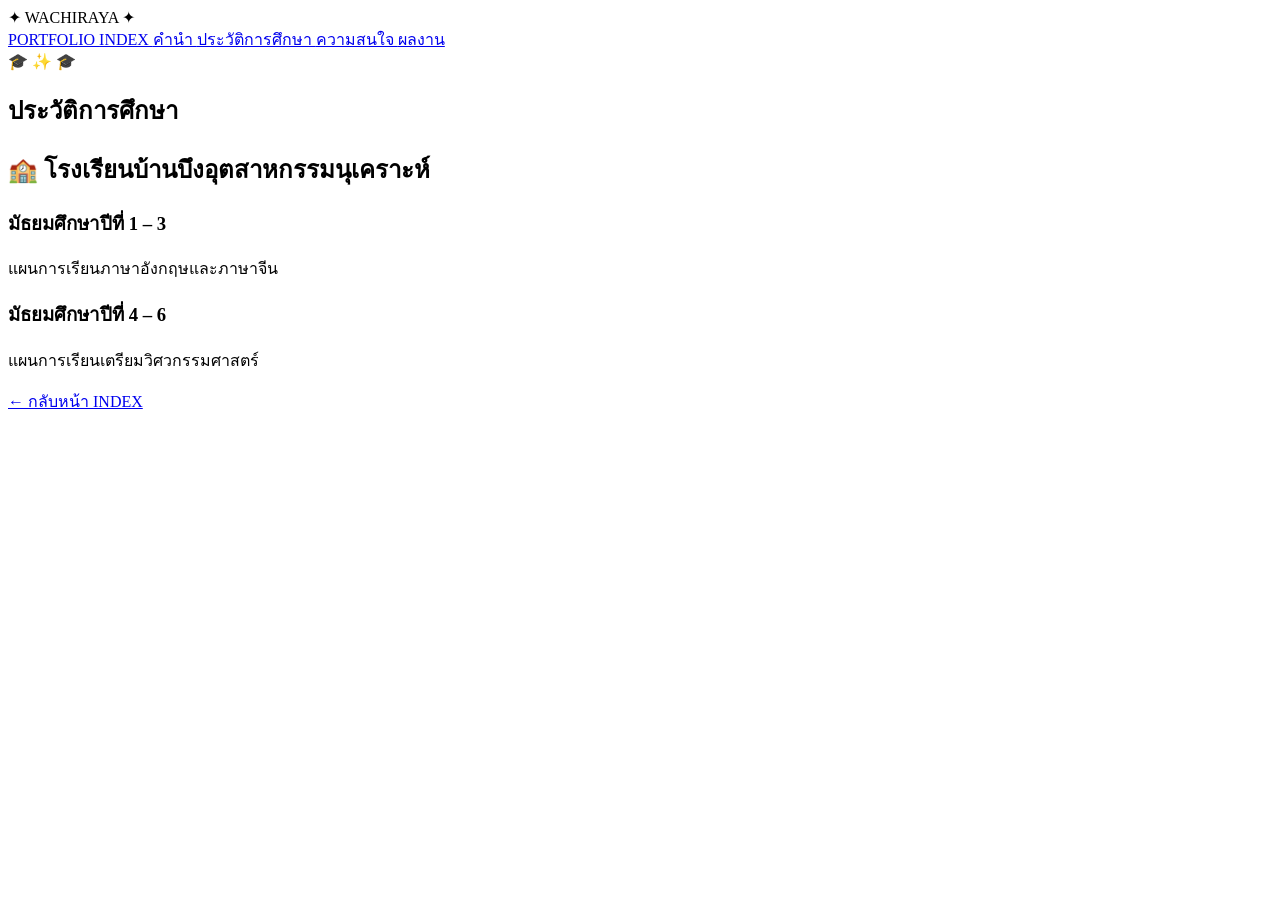
==== education.html @ 69dc5297 "Update education.html" ====
<!DOCTYPE html>
<html lang="th">

<head>

    <meta charset="UTF-8">

    <meta
        name="viewport"
        content="width=device-width, initial-scale=1.0"
    >

    <title>
        ประวัติการศึกษา | วชิรญาณ์ คลังแก้ว
    </title>

    <link
        rel="stylesheet"
        href="style.css"
    >

</head>


<body>


    <!-- =========================
         Navigation
    ========================== -->

    <nav class="topbar">

        <div class="logo">
            ✦ WACHIRAYA ✦
        </div>


        <div class="menu">

            <a href="portfolio.html">
                PORTFOLIO
            </a>

            <a href="index.html">
                INDEX
            </a>

            <a href="introduction.html">
                คำนำ
            </a>

            <a
                href="education.html"
                class="active"
            >
                ประวัติการศึกษา
            </a>

            <a href="interest.html">
                ความสนใจ
            </a>

            <a href="works.html">
                ผลงาน
            </a>

        </div>

    </nav>



    <!-- =========================
         Education
    ========================== -->

    <main>

        <section class="page">


            <div class="page-symbol">
                🎓 ✨ 🎓
            </div>


            <h1>
                ประวัติการศึกษา
            </h1>



            <!-- โรงเรียน -->

            <div class="content-card">

                <h2>
                    🏫 โรงเรียนบ้านบึงอุตสาหกรรมนุเคราะห์
                </h2>


                <!-- ม.1 - ม.3 -->

                <div class="education-item">

                    <h3>
                        มัธยมศึกษาปีที่ 1 – 3
                    </h3>

                    <p>
                        แผนการเรียนภาษาอังกฤษและภาษาจีน
                    </p>

                </div>


                <!-- ม.4 - ม.6 -->

                <div class="education-item">

                    <h3>
                        มัธยมศึกษาปีที่ 4 – 6
                    </h3>

                    <p>
                        แผนการเรียนเตรียมวิศวกรรมศาสตร์
                    </p>

                </div>

            </div>



            <!-- ปุ่มกลับ INDEX -->

            <a
                href="index.html"
                class="back-button"
            >
                ← กลับหน้า INDEX
            </a>


        </section>

    </main>



    <!-- =========================
         Active Menu
    ========================== -->

    <script>

        document.addEventListener(
            "DOMContentLoaded",
            function () {

                const currentPage =
                    window.location.pathname
                        .split("/")
                        .pop()
                        .toLowerCase();


                const menuLinks =
                    document.querySelectorAll(
                        ".menu a"
                    );


                menuLinks.forEach(
                    function (link) {

                        const linkPage =
                            link
                                .getAttribute("href")
                                .split("/")
                                .pop()
                                .toLowerCase();


                        if (
                            linkPage ===
                            currentPage
                        ) {

                            link.classList.add(
                                "active"
                            );

                        } else {

                            link.classList.remove(
                                "active"
                            );

                        }

                    }
                );

            }
        );

    </script>


</body>

</html>
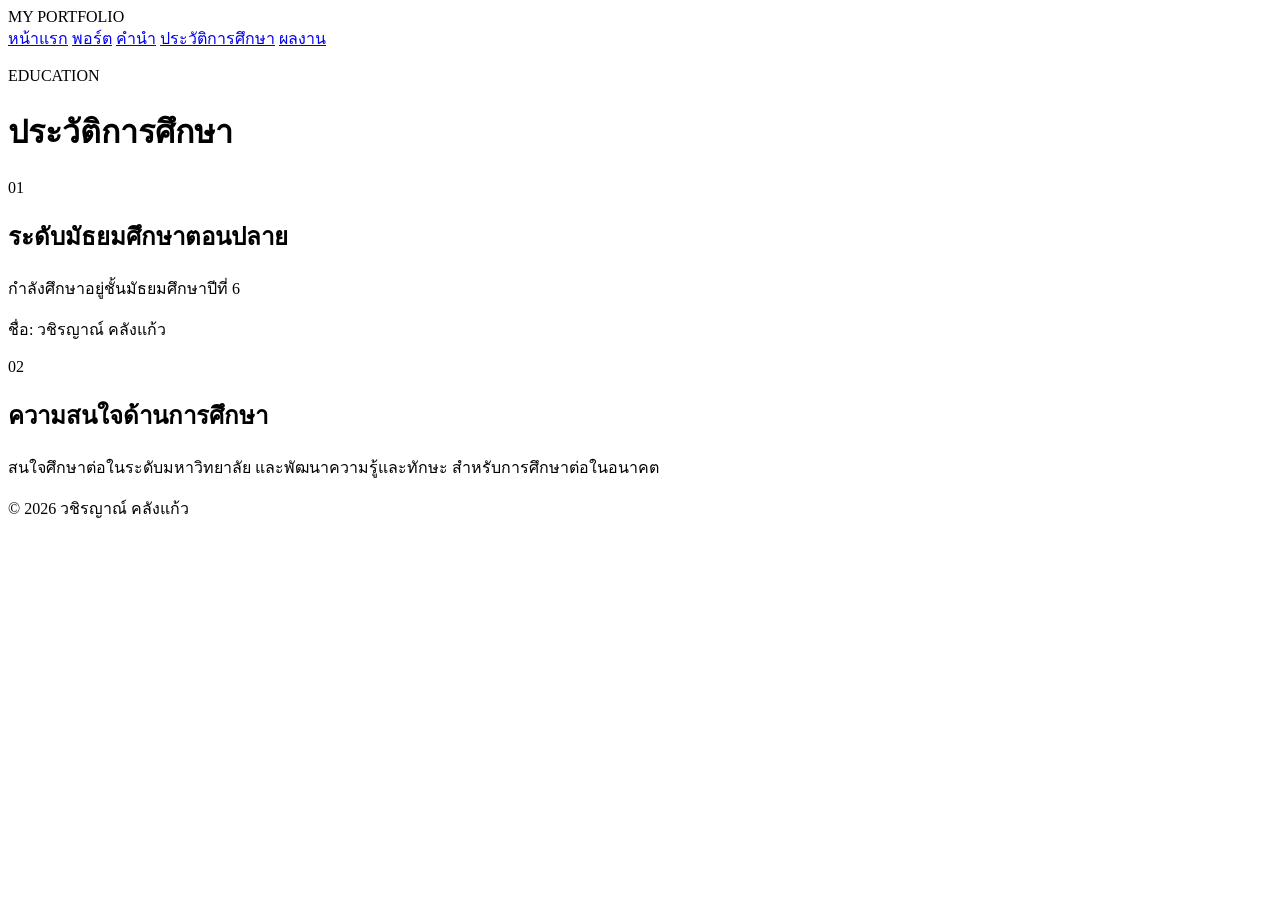
==== commit 459616cc: "Create education.html" ====
--- a/education.html
+++ b/education.html
@@ -1,214 +1,71 @@
 <!DOCTYPE html>
 <html lang="th">
-
 <head>
-
     <meta charset="UTF-8">
-
-    <meta
-        name="viewport"
-        content="width=device-width, initial-scale=1.0"
-    >
-
-    <title>
-        ประวัติการศึกษา | วชิรญาณ์ คลังแก้ว
-    </title>
-
-    <link
-        rel="stylesheet"
-        href="style.css"
-    >
-
+    <meta name="viewport" content="width=device-width, initial-scale=1.0">
+    <title>ประวัติการศึกษา | Portfolio</title>
+    <link rel="stylesheet" href="style.css">
 </head>
-
 
 <body>
 
+<header>
+    <div class="logo">MY PORTFOLIO</div>
 
-    <!-- =========================
-         Navigation
-    ========================== -->
+    <nav>
+        <a href="index.html">หน้าแรก</a>
+        <a href="portfolio.html">พอร์ต</a>
+        <a href="preface.html">คำนำ</a>
+        <a href="education.html">ประวัติการศึกษา</a>
+        <a href="works.html">ผลงาน</a>
+    </nav>
+</header>
 
-    <nav class="topbar">
+<main class="content-page">
 
-        <div class="logo">
-            ✦ WACHIRAYA ✦
+    <p class="small-title">EDUCATION</p>
+
+    <h1>ประวัติการศึกษา</h1>
+
+    <div class="timeline">
+
+        <div class="education-card">
+            <div class="number">01</div>
+
+            <div>
+                <h2>ระดับมัธยมศึกษาตอนปลาย</h2>
+
+                <p>
+                    กำลังศึกษาอยู่ชั้นมัธยมศึกษาปีที่ 6
+                </p>
+
+                <p>
+                    ชื่อ: วชิรญาณ์ คลังแก้ว
+                </p>
+            </div>
         </div>
 
+        <div class="education-card">
+            <div class="number">02</div>
 
-        <div class="menu">
+            <div>
+                <h2>ความสนใจด้านการศึกษา</h2>
 
-            <a href="portfolio.html">
-                PORTFOLIO
-            </a>
-
-            <a href="index.html">
-                INDEX
-            </a>
-
-            <a href="introduction.html">
-                คำนำ
-            </a>
-
-            <a
-                href="education.html"
-                class="active"
-            >
-                ประวัติการศึกษา
-            </a>
-
-            <a href="interest.html">
-                ความสนใจ
-            </a>
-
-            <a href="works.html">
-                ผลงาน
-            </a>
-
+                <p>
+                    สนใจศึกษาต่อในระดับมหาวิทยาลัย
+                    และพัฒนาความรู้และทักษะ
+                    สำหรับการศึกษาต่อในอนาคต
+                </p>
+            </div>
         </div>
 
-    </nav>
+    </div>
 
+</main>
 
-
-    <!-- =========================
-         Education
-    ========================== -->
-
-    <main>
-
-        <section class="page">
-
-
-            <div class="page-symbol">
-                🎓 ✨ 🎓
-            </div>
-
-
-            <h1>
-                ประวัติการศึกษา
-            </h1>
-
-
-
-            <!-- โรงเรียน -->
-
-            <div class="content-card">
-
-                <h2>
-                    🏫 โรงเรียนบ้านบึงอุตสาหกรรมนุเคราะห์
-                </h2>
-
-
-                <!-- ม.1 - ม.3 -->
-
-                <div class="education-item">
-
-                    <h3>
-                        มัธยมศึกษาปีที่ 1 – 3
-                    </h3>
-
-                    <p>
-                        แผนการเรียนภาษาอังกฤษและภาษาจีน
-                    </p>
-
-                </div>
-
-
-                <!-- ม.4 - ม.6 -->
-
-                <div class="education-item">
-
-                    <h3>
-                        มัธยมศึกษาปีที่ 4 – 6
-                    </h3>
-
-                    <p>
-                        แผนการเรียนเตรียมวิศวกรรมศาสตร์
-                    </p>
-
-                </div>
-
-            </div>
-
-
-
-            <!-- ปุ่มกลับ INDEX -->
-
-            <a
-                href="index.html"
-                class="back-button"
-            >
-                ← กลับหน้า INDEX
-            </a>
-
-
-        </section>
-
-    </main>
-
-
-
-    <!-- =========================
-         Active Menu
-    ========================== -->
-
-    <script>
-
-        document.addEventListener(
-            "DOMContentLoaded",
-            function () {
-
-                const currentPage =
-                    window.location.pathname
-                        .split("/")
-                        .pop()
-                        .toLowerCase();
-
-
-                const menuLinks =
-                    document.querySelectorAll(
-                        ".menu a"
-                    );
-
-
-                menuLinks.forEach(
-                    function (link) {
-
-                        const linkPage =
-                            link
-                                .getAttribute("href")
-                                .split("/")
-                                .pop()
-                                .toLowerCase();
-
-
-                        if (
-                            linkPage ===
-                            currentPage
-                        ) {
-
-                            link.classList.add(
-                                "active"
-                            );
-
-                        } else {
-
-                            link.classList.remove(
-                                "active"
-                            );
-
-                        }
-
-                    }
-                );
-
-            }
-        );
-
-    </script>
-
+<footer>
+    © 2026 วชิรญาณ์ คลังแก้ว
+</footer>
 
 </body>
-
 </html>
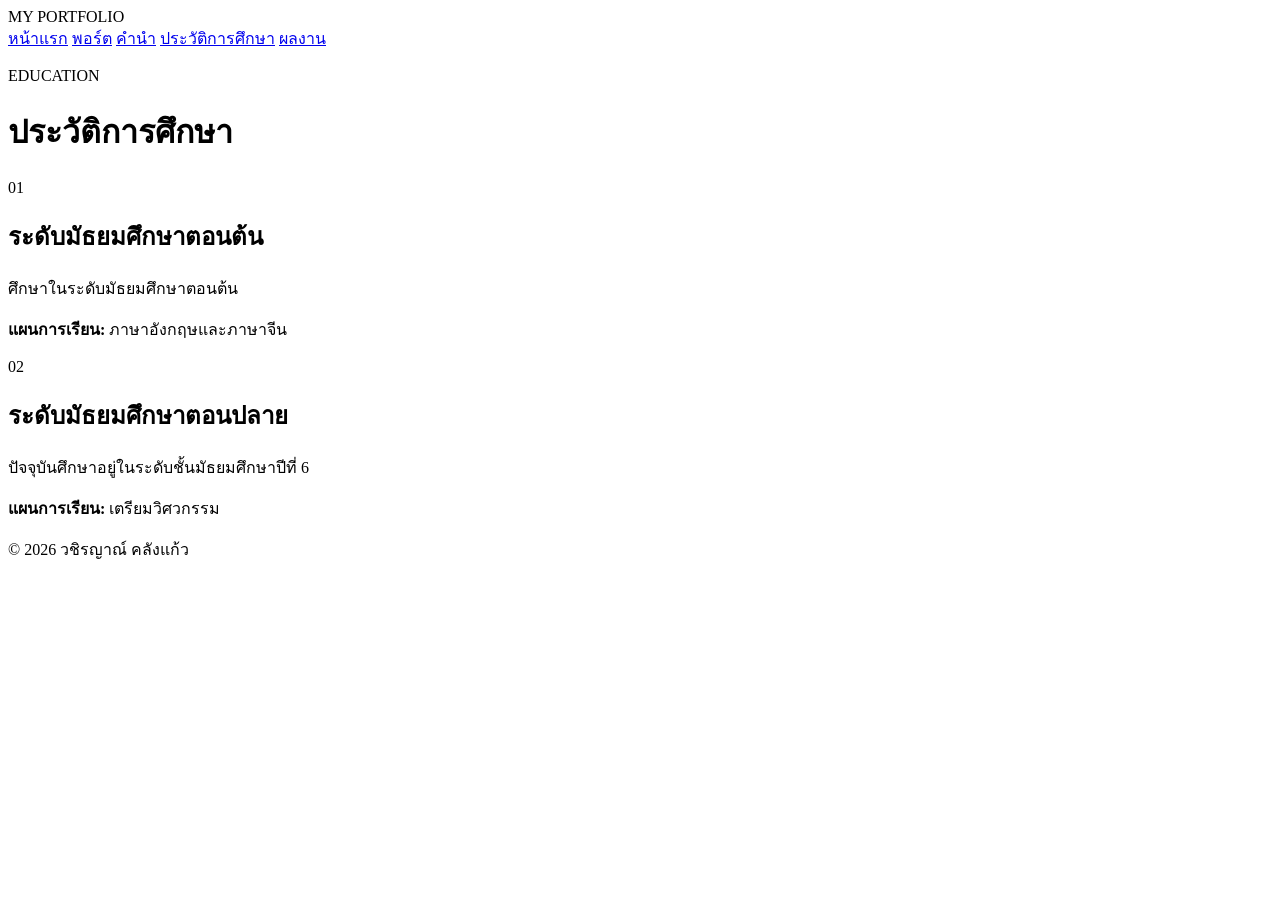
==== commit e5fa8012: "Update education.html" ====
--- a/education.html
+++ b/education.html
@@ -29,34 +29,47 @@
 
     <div class="timeline">
 
+        <!-- มัธยมศึกษาตอนต้น -->
+
         <div class="education-card">
+
             <div class="number">01</div>
+
+            <div>
+                <h2>ระดับมัธยมศึกษาตอนต้น</h2>
+
+                <p>
+                    ศึกษาในระดับมัธยมศึกษาตอนต้น
+                </p>
+
+                <p>
+                    <strong>แผนการเรียน:</strong>
+                    ภาษาอังกฤษและภาษาจีน
+                </p>
+            </div>
+
+        </div>
+
+
+        <!-- มัธยมศึกษาตอนปลาย -->
+
+        <div class="education-card">
+
+            <div class="number">02</div>
 
             <div>
                 <h2>ระดับมัธยมศึกษาตอนปลาย</h2>
 
                 <p>
-                    กำลังศึกษาอยู่ชั้นมัธยมศึกษาปีที่ 6
+                    ปัจจุบันศึกษาอยู่ในระดับชั้นมัธยมศึกษาปีที่ 6
                 </p>
 
                 <p>
-                    ชื่อ: วชิรญาณ์ คลังแก้ว
+                    <strong>แผนการเรียน:</strong>
+                    เตรียมวิศวกรรม
                 </p>
             </div>
-        </div>
 
-        <div class="education-card">
-            <div class="number">02</div>
-
-            <div>
-                <h2>ความสนใจด้านการศึกษา</h2>
-
-                <p>
-                    สนใจศึกษาต่อในระดับมหาวิทยาลัย
-                    และพัฒนาความรู้และทักษะ
-                    สำหรับการศึกษาต่อในอนาคต
-                </p>
-            </div>
         </div>
 
     </div>
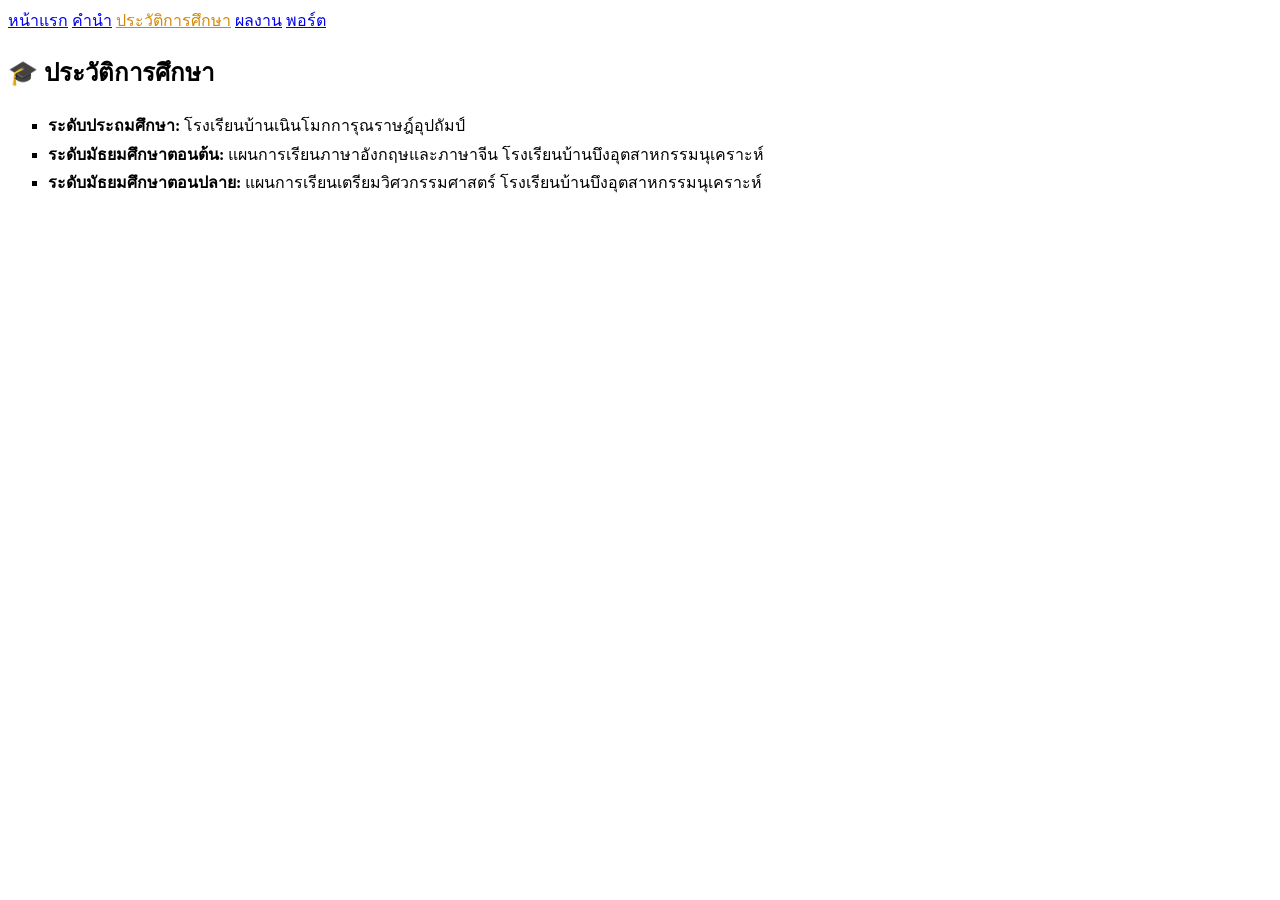
==== commit c9284aa9: "Update education.html" ====
--- a/education.html
+++ b/education.html
@@ -1,84 +1,29 @@
 <!DOCTYPE html>
 <html lang="th">
 <head>
-    <meta charset="UTF-8">
-    <meta name="viewport" content="width=device-width, initial-scale=1.0">
-    <title>ประวัติการศึกษา | Portfolio</title>
-    <link rel="stylesheet" href="style.css">
+  <meta charset="UTF-8">
+  <title>ประวัติการศึกษา - Education</title>
+  <link href="https://fonts.googleapis.com/css2?family=Prompt:wght@300;400;600&display=swap" rel="stylesheet">
+  <link rel="stylesheet" href="style.html">
 </head>
-
 <body>
 
-<header>
-    <div class="logo">MY PORTFOLIO</div>
+  <div class="navbar">
+    <a href="index.html">หน้าแรก</a>
+    <a href="preface.html">คำนำ</a>
+    <a href="education.html" style="color: #D48806;">ประวัติการศึกษา</a>
+    <a href="work.html">ผลงาน</a>
+    <a href="portfolio.html">พอร์ต</a>
+  </div>
 
-    <nav>
-        <a href="index.html">หน้าแรก</a>
-        <a href="portfolio.html">พอร์ต</a>
-        <a href="preface.html">คำนำ</a>
-        <a href="education.html">ประวัติการศึกษา</a>
-        <a href="works.html">ผลงาน</a>
-    </nav>
-</header>
-
-<main class="content-page">
-
-    <p class="small-title">EDUCATION</p>
-
-    <h1>ประวัติการศึกษา</h1>
-
-    <div class="timeline">
-
-        <!-- มัธยมศึกษาตอนต้น -->
-
-        <div class="education-card">
-
-            <div class="number">01</div>
-
-            <div>
-                <h2>ระดับมัธยมศึกษาตอนต้น</h2>
-
-                <p>
-                    ศึกษาในระดับมัธยมศึกษาตอนต้น
-                </p>
-
-                <p>
-                    <strong>แผนการเรียน:</strong>
-                    ภาษาอังกฤษและภาษาจีน
-                </p>
-            </div>
-
-        </div>
-
-
-        <!-- มัธยมศึกษาตอนปลาย -->
-
-        <div class="education-card">
-
-            <div class="number">02</div>
-
-            <div>
-                <h2>ระดับมัธยมศึกษาตอนปลาย</h2>
-
-                <p>
-                    ปัจจุบันศึกษาอยู่ในระดับชั้นมัธยมศึกษาปีที่ 6
-                </p>
-
-                <p>
-                    <strong>แผนการเรียน:</strong>
-                    เตรียมวิศวกรรม
-                </p>
-            </div>
-
-        </div>
-
-    </div>
-
-</main>
-
-<footer>
-    © 2026 วชิรญาณ์ คลังแก้ว
-</footer>
+  <div class="container">
+    <h2>🎓 ประวัติการศึกษา</h2>
+    <ul style="line-height: 1.8; list-style-type: square;">
+      <li><strong>ระดับประถมศึกษา:</strong> โรงเรียนบ้านเนินโมกการุณราษฎ์อุปถัมป์</li>
+      <li><strong>ระดับมัธยมศึกษาตอนต้น:</strong> แผนการเรียนภาษาอังกฤษและภาษาจีน โรงเรียนบ้านบึงอุตสาหกรรมนุเคราะห์</li>
+      <li><strong>ระดับมัธยมศึกษาตอนปลาย:</strong> แผนการเรียนเตรียมวิศวกรรมศาสตร์ โรงเรียนบ้านบึงอุตสาหกรรมนุเคราะห์</li>
+    </ul>
+  </div>
 
 </body>
 </html>
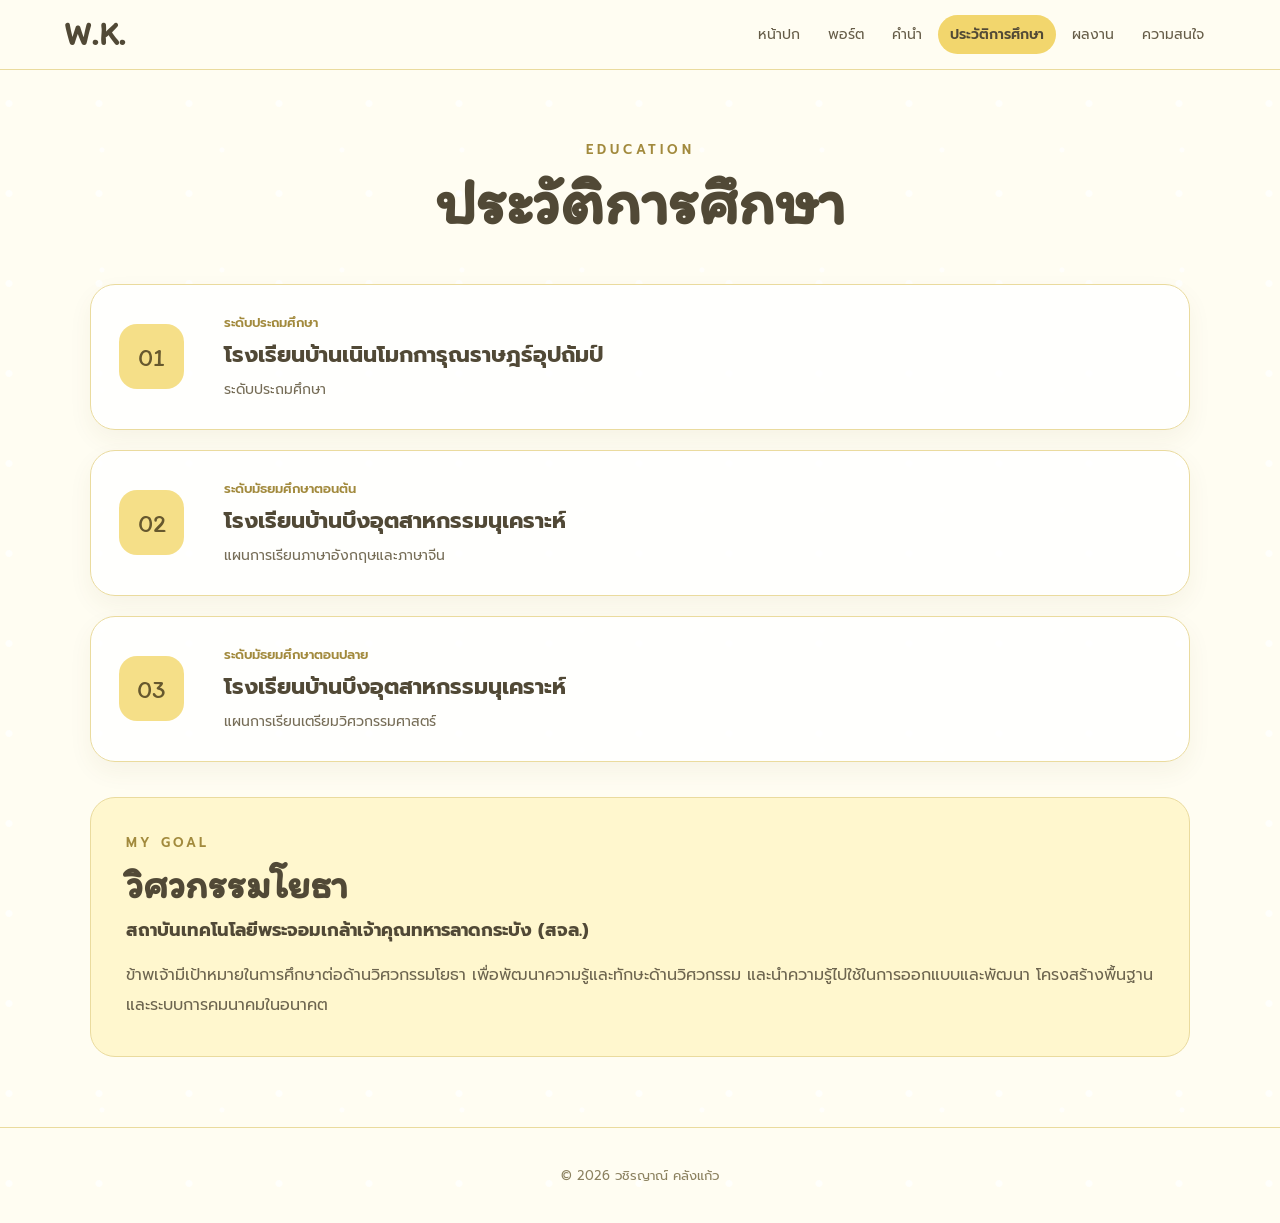
==== commit 6522d5fd: "Update education.html" ====
--- a/education.html
+++ b/education.html
@@ -1,29 +1,92 @@
 <!DOCTYPE html>
 <html lang="th">
 <head>
-  <meta charset="UTF-8">
-  <title>ประวัติการศึกษา - Education</title>
-  <link href="https://fonts.googleapis.com/css2?family=Prompt:wght@300;400;600&display=swap" rel="stylesheet">
-  <link rel="stylesheet" href="style.html">
+    <meta charset="UTF-8">
+    <meta name="viewport" content="width=device-width, initial-scale=1.0">
+    <title>ประวัติการศึกษา | วชิรญาณ์ คลังแก้ว</title>
+    <link rel="stylesheet" href="style.css">
 </head>
+
 <body>
 
-  <div class="navbar">
-    <a href="index.html">หน้าแรก</a>
-    <a href="preface.html">คำนำ</a>
-    <a href="education.html" style="color: #D48806;">ประวัติการศึกษา</a>
-    <a href="work.html">ผลงาน</a>
-    <a href="portfolio.html">พอร์ต</a>
-  </div>
+<header class="navbar">
+    <a href="index.html" class="logo">W.K.</a>
 
-  <div class="container">
-    <h2>🎓 ประวัติการศึกษา</h2>
-    <ul style="line-height: 1.8; list-style-type: square;">
-      <li><strong>ระดับประถมศึกษา:</strong> โรงเรียนบ้านเนินโมกการุณราษฎ์อุปถัมป์</li>
-      <li><strong>ระดับมัธยมศึกษาตอนต้น:</strong> แผนการเรียนภาษาอังกฤษและภาษาจีน โรงเรียนบ้านบึงอุตสาหกรรมนุเคราะห์</li>
-      <li><strong>ระดับมัธยมศึกษาตอนปลาย:</strong> แผนการเรียนเตรียมวิศวกรรมศาสตร์ โรงเรียนบ้านบึงอุตสาหกรรมนุเคราะห์</li>
-    </ul>
-  </div>
+    <nav>
+        <a href="index.html">หน้าปก</a>
+        <a href="portfolio.html">พอร์ต</a>
+        <a href="introduction.html">คำนำ</a>
+        <a href="education.html" class="active">ประวัติการศึกษา</a>
+        <a href="works.html">ผลงาน</a>
+        <a href="interest.html">ความสนใจ</a>
+    </nav>
+</header>
+
+<main class="container">
+
+    <section class="page-title">
+        <p>EDUCATION</p>
+        <h1>ประวัติการศึกษา</h1>
+    </section>
+
+    <section class="education-list">
+
+        <article class="education-card">
+            <div class="edu-number">01</div>
+
+            <div class="edu-content">
+                <p>ระดับประถมศึกษา</p>
+                <h2>โรงเรียนบ้านเนินโมกการุณราษฎร์อุปถัมป์</h2>
+                <span>ระดับประถมศึกษา</span>
+            </div>
+        </article>
+
+        <article class="education-card">
+            <div class="edu-number">02</div>
+
+            <div class="edu-content">
+                <p>ระดับมัธยมศึกษาตอนต้น</p>
+                <h2>โรงเรียนบ้านบึงอุตสาหกรรมนุเคราะห์</h2>
+                <span>แผนการเรียนภาษาอังกฤษและภาษาจีน</span>
+            </div>
+        </article>
+
+        <article class="education-card">
+            <div class="edu-number">03</div>
+
+            <div class="edu-content">
+                <p>ระดับมัธยมศึกษาตอนปลาย</p>
+                <h2>โรงเรียนบ้านบึงอุตสาหกรรมนุเคราะห์</h2>
+                <span>แผนการเรียนเตรียมวิศวกรรมศาสตร์</span>
+            </div>
+        </article>
+
+    </section>
+
+    <section class="goal-card">
+
+        <p class="section-label">MY GOAL</p>
+
+        <h2>วิศวกรรมโยธา</h2>
+
+        <h3>
+            สถาบันเทคโนโลยีพระจอมเกล้าเจ้าคุณทหารลาดกระบัง (สจล.)
+        </h3>
+
+        <p>
+            ข้าพเจ้ามีเป้าหมายในการศึกษาต่อด้านวิศวกรรมโยธา
+            เพื่อพัฒนาความรู้และทักษะด้านวิศวกรรม
+            และนำความรู้ไปใช้ในการออกแบบและพัฒนา
+            โครงสร้างพื้นฐานและระบบการคมนาคมในอนาคต
+        </p>
+
+    </section>
+
+</main>
+
+<footer>
+    <p>© 2026 วชิรญาณ์ คลังแก้ว</p>
+</footer>
 
 </body>
 </html>
--- a/style.css
+++ b/style.css
@@ -0,0 +1,837 @@
+@import url('https://fonts.googleapis.com/css2?family=Itim&family=Prompt:wght@300;400;500;600;700&display=swap');
+
+* {
+    box-sizing: border-box;
+}
+
+html {
+    scroll-behavior: smooth;
+}
+
+body {
+    margin: 0;
+    min-height: 100vh;
+    background:
+        radial-gradient(circle at 10% 15%, rgba(255,255,255,0.8) 0 3px, transparent 4px),
+        radial-gradient(circle at 85% 25%, rgba(255,255,255,0.7) 0 2px, transparent 3px),
+        #fffdf2;
+    background-size: 90px 90px, 120px 120px, auto;
+    color: #514936;
+    font-family: "Prompt", sans-serif;
+}
+
+
+/* =========================
+   NAVIGATION
+========================= */
+
+.navbar {
+    width: 100%;
+    min-height: 70px;
+    padding: 12px 5%;
+    background: rgba(255, 253, 242, 0.97);
+    border-bottom: 1px solid #eadb9e;
+
+    display: flex;
+    align-items: center;
+    justify-content: space-between;
+
+    gap: 20px;
+
+    position: sticky;
+    top: 0;
+    z-index: 100;
+}
+
+.logo {
+    color: #514936;
+    text-decoration: none;
+    font-family: "Itim", cursive;
+    font-size: 31px;
+    font-weight: bold;
+}
+
+.navbar nav {
+    display: flex;
+    align-items: center;
+    justify-content: flex-end;
+    flex-wrap: wrap;
+    gap: 4px;
+}
+
+.navbar nav a {
+    color: #665d48;
+    text-decoration: none;
+    padding: 9px 12px;
+    border-radius: 20px;
+    font-size: 14px;
+    transition: 0.2s ease;
+}
+
+.navbar nav a:hover {
+    background: #fff1b8;
+}
+
+.navbar nav a.active {
+    background: #f2d66d;
+    color: #514936;
+    font-weight: 600;
+}
+
+
+/* =========================
+   GENERAL
+========================= */
+
+.container {
+    width: min(1100px, 90%);
+    margin: auto;
+    padding: 70px 0;
+}
+
+.page-title {
+    text-align: center;
+    margin-bottom: 45px;
+}
+
+.page-title p {
+    margin: 0 0 5px;
+    color: #a28a3d;
+    font-size: 13px;
+    letter-spacing: 4px;
+    font-weight: 600;
+}
+
+.page-title h1 {
+    margin: 0;
+    color: #514936;
+    font-family: "Itim", cursive;
+    font-size: clamp(42px, 6vw, 65px);
+    line-height: 1.15;
+}
+
+.page-title span {
+    display: block;
+    margin-top: 8px;
+    color: #81765b;
+}
+
+.section-label {
+    margin: 0 0 8px;
+    color: #a28a3d;
+    font-size: 13px;
+    letter-spacing: 3px;
+    font-weight: 600;
+}
+
+.yellow-line {
+    width: 70px;
+    height: 4px;
+    margin: 20px 0;
+    background: #e8c94f;
+    border-radius: 10px;
+}
+
+.button {
+    display: inline-block;
+    margin-top: 20px;
+    padding: 13px 25px;
+    background: #f2d66d;
+    color: #514936;
+    text-decoration: none;
+    border-radius: 30px;
+    font-weight: 600;
+    box-shadow: 0 7px 18px rgba(130, 106, 33, 0.15);
+    transition: 0.2s ease;
+}
+
+.button:hover {
+    background: #edcf55;
+    transform: translateY(-2px);
+}
+
+
+/* =========================
+   COVER
+========================= */
+
+.cover-page {
+    width: min(1150px, 90%);
+    min-height: calc(100vh - 140px);
+    margin: auto;
+
+    display: flex;
+    align-items: center;
+    justify-content: center;
+
+    padding: 50px 0;
+}
+
+.cover-card {
+    width: 100%;
+
+    padding: 55px;
+
+    display: grid;
+    grid-template-columns: 350px 1fr;
+    align-items: center;
+    gap: 65px;
+
+    background: rgba(255,255,255,0.88);
+    border: 1px solid #eadb9e;
+    border-radius: 35px;
+
+    box-shadow: 0 20px 50px rgba(104,86,31,0.10);
+}
+
+.cover-photo {
+    width: 330px;
+    height: 420px;
+
+    overflow: hidden;
+
+    border: 8px solid #fff7d7;
+    border-radius: 25px;
+
+    background: #fff4bd;
+
+    box-shadow: 0 12px 30px rgba(120,99,38,0.12);
+}
+
+.cover-photo img {
+    width: 100%;
+    height: 100%;
+    display: block;
+    object-fit: cover;
+}
+
+.cover-content .eyebrow {
+    margin: 0;
+    color: #a28a3d;
+    font-size: 14px;
+    letter-spacing: 5px;
+    font-weight: 600;
+}
+
+.cover-content h1 {
+    margin: 12px 0 0;
+
+    color: #514936;
+
+    font-family: "Itim", cursive;
+    font-size: clamp(42px, 5vw, 70px);
+    line-height: 1.05;
+}
+
+.nickname {
+    margin: 12px 0;
+    color: #81765b;
+}
+
+.cover-info {
+    font-size: 18px;
+    line-height: 1.9;
+}
+
+.cover-description {
+    max-width: 600px;
+    color: #6d654f;
+    line-height: 1.9;
+}
+
+
+/* =========================
+   PROFILE
+========================= */
+
+.profile-card {
+    display: grid;
+    grid-template-columns: 280px 1fr;
+    gap: 45px;
+    align-items: center;
+
+    padding: 35px;
+
+    background: rgba(255,255,255,0.88);
+    border: 1px solid #eadb9e;
+    border-radius: 30px;
+
+    box-shadow: 0 12px 35px rgba(104,86,31,0.08);
+}
+
+.profile-photo {
+    width: 250px;
+    height: 300px;
+
+    overflow: hidden;
+
+    border-radius: 22px;
+    background: #fff4bd;
+}
+
+.profile-photo img {
+    width: 100%;
+    height: 100%;
+    display: block;
+    object-fit: cover;
+}
+
+.profile-detail h2 {
+    margin: 0 0 10px;
+    color: #514936;
+    font-family: "Itim", cursive;
+    font-size: 42px;
+}
+
+.intro-text {
+    color: #716951;
+    line-height: 1.8;
+}
+
+.info-list {
+    margin-top: 25px;
+
+    display: grid;
+    grid-template-columns: repeat(2, 1fr);
+    gap: 12px;
+}
+
+.info-list div {
+    padding: 15px;
+
+    display: flex;
+    flex-direction: column;
+    gap: 4px;
+
+    background: #fff9da;
+    border: 1px solid #f0e2a8;
+    border-radius: 15px;
+}
+
+.info-list strong {
+    font-size: 13px;
+    color: #a28a3d;
+}
+
+.info-list span {
+    font-size: 14px;
+}
+
+
+/* =========================
+   MENU CARDS
+========================= */
+
+.menu-grid {
+    margin-top: 35px;
+
+    display: grid;
+    grid-template-columns: repeat(4, 1fr);
+    gap: 18px;
+}
+
+.menu-card {
+    padding: 25px;
+
+    background: #fffef8;
+    border: 1px solid #eadb9e;
+    border-radius: 22px;
+
+    color: #514936;
+    text-decoration: none;
+
+    transition: 0.2s ease;
+}
+
+.menu-card:hover {
+    transform: translateY(-5px);
+    box-shadow: 0 12px 25px rgba(104,86,31,0.10);
+}
+
+.menu-card > span {
+    color: #b09745;
+    font-size: 13px;
+    font-weight: bold;
+}
+
+.menu-card h3 {
+    margin: 12px 0 7px;
+    font-family: "Itim", cursive;
+    font-size: 28px;
+}
+
+.menu-card p {
+    margin: 0;
+    color: #7a715b;
+    font-size: 14px;
+    line-height: 1.7;
+}
+
+
+/* =========================
+   INTRODUCTION
+========================= */
+
+.paper {
+    max-width: 850px;
+    margin: auto;
+
+    position: relative;
+
+    padding: 55px;
+
+    background: #fffef9;
+    border: 1px solid #eadb9e;
+    border-radius: 28px;
+
+    box-shadow: 0 15px 35px rgba(104,86,31,0.08);
+}
+
+.paper-mark {
+    position: absolute;
+    top: 30px;
+    right: 35px;
+
+    color: #d2b957;
+    font-size: 13px;
+    font-weight: bold;
+}
+
+.paper h2 {
+    margin-top: 0;
+    font-family: "Itim", cursive;
+    font-size: 42px;
+}
+
+.paper p {
+    color: #655d49;
+    line-height: 2;
+    margin: 20px 0;
+}
+
+.signature {
+    margin-top: 40px;
+    text-align: right;
+}
+
+.signature p {
+    color: #514936;
+    font-family: "Itim", cursive;
+    font-size: 25px;
+}
+
+
+/* =========================
+   EDUCATION
+========================= */
+
+.education-list {
+    display: flex;
+    flex-direction: column;
+    gap: 20px;
+}
+
+.education-card {
+    display: grid;
+    grid-template-columns: 80px 1fr;
+    gap: 25px;
+    align-items: center;
+
+    padding: 28px;
+
+    background: rgba(255,255,255,0.88);
+    border: 1px solid #eadb9e;
+    border-radius: 25px;
+
+    box-shadow: 0 10px 25px rgba(104,86,31,0.06);
+}
+
+.edu-number {
+    width: 65px;
+    height: 65px;
+
+    display: flex;
+    align-items: center;
+    justify-content: center;
+
+    background: #f5df88;
+    border-radius: 18px;
+
+    color: #66582e;
+    font-family: "Itim", cursive;
+    font-size: 25px;
+}
+
+.edu-content p {
+    margin: 0;
+    color: #a28a3d;
+    font-size: 13px;
+    font-weight: 600;
+}
+
+.edu-content h2 {
+    margin: 6px 0;
+    font-size: 22px;
+}
+
+.edu-content span {
+    color: #766d57;
+    font-size: 14px;
+}
+
+.goal-card {
+    margin-top: 35px;
+    padding: 35px;
+
+    background: #fff7ce;
+    border: 1px solid #eadb9e;
+    border-radius: 25px;
+}
+
+.goal-card h2 {
+    margin: 0;
+    font-family: "Itim", cursive;
+    font-size: 40px;
+}
+
+.goal-card h3 {
+    margin: 8px 0 15px;
+    font-size: 18px;
+}
+
+.goal-card p:last-child {
+    margin-bottom: 0;
+    line-height: 1.9;
+    color: #6d654f;
+}
+
+
+/* =========================
+   WORKS
+========================= */
+
+.works-grid {
+    display: grid;
+    grid-template-columns: repeat(2, 1fr);
+    gap: 25px;
+}
+
+.work-card {
+    overflow: hidden;
+
+    background: #fffef9;
+    border: 1px solid #eadb9e;
+    border-radius: 25px;
+
+    box-shadow: 0 12px 30px rgba(104,86,31,0.07);
+}
+
+.work-image {
+    width: 100%;
+    height: 260px;
+    background: #fff5c8;
+}
+
+.work-image img {
+    width: 100%;
+    height: 100%;
+    display: block;
+    object-fit: cover;
+}
+
+.image-placeholder {
+    width: 100%;
+    height: 100%;
+
+    display: flex;
+    flex-direction: column;
+    align-items: center;
+    justify-content: center;
+
+    background:
+        repeating-linear-gradient(
+            45deg,
+            #fff8d9,
+            #fff8d9 10px,
+            #fff3c4 10px,
+            #fff3c4 20px
+        );
+
+    color: #9d873d;
+}
+
+.image-placeholder span {
+    font-family: "Itim", cursive;
+    font-size: 55px;
+}
+
+.image-placeholder p {
+    margin: 0;
+    font-size: 14px;
+}
+
+.work-body {
+    padding: 28px;
+}
+
+.work-number {
+    color: #a28a3d;
+    font-size: 12px;
+    letter-spacing: 2px;
+    font-weight: 600;
+}
+
+.work-body h2 {
+    margin: 10px 0;
+    font-family: "Itim", cursive;
+    font-size: 31px;
+    line-height: 1.2;
+}
+
+.work-body p {
+    margin: 0;
+    color: #706851;
+    line-height: 1.8;
+}
+
+
+/* =========================
+   INTEREST
+========================= */
+
+.interest-main {
+    display: grid;
+    grid-template-columns: 130px 1fr;
+    gap: 35px;
+    align-items: start;
+
+    padding: 40px;
+
+    background: rgba(255,255,255,0.88);
+    border: 1px solid #eadb9e;
+    border-radius: 30px;
+
+    box-shadow: 0 12px 30px rgba(104,86,31,0.07);
+}
+
+.interest-number {
+    width: 110px;
+    height: 110px;
+
+    display: flex;
+    align-items: center;
+    justify-content: center;
+
+    background: #f5df88;
+    border-radius: 30px;
+
+    color: #76642c;
+    font-family: "Itim", cursive;
+    font-size: 45px;
+}
+
+.interest-main h2 {
+    margin: 0 0 15px;
+    font-family: "Itim", cursive;
+    font-size: 48px;
+}
+
+.interest-main p:not(.section-label) {
+    color: #6d654f;
+    line-height: 1.9;
+}
+
+.interest-grid {
+    margin-top: 25px;
+
+    display: grid;
+    grid-template-columns: repeat(4, 1fr);
+    gap: 18px;
+}
+
+.interest-grid article {
+    padding: 25px;
+
+    background: #fffef8;
+    border: 1px solid #eadb9e;
+    border-radius: 22px;
+}
+
+.interest-grid article > span {
+    color: #b09745;
+    font-weight: bold;
+}
+
+.interest-grid h3 {
+    margin: 10px 0;
+    font-family: "Itim", cursive;
+    font-size: 27px;
+}
+
+.interest-grid p {
+    margin: 0;
+    color: #716951;
+    line-height: 1.7;
+    font-size: 14px;
+}
+
+
+/* =========================
+   FOOTER
+========================= */
+
+footer {
+    padding: 25px;
+    text-align: center;
+    border-top: 1px solid #eadb9e;
+    color: #8b815f;
+    font-size: 13px;
+}
+
+
+/* =========================
+   MOBILE
+========================= */
+
+@media (max-width: 900px) {
+
+    .navbar {
+        flex-direction: column;
+        align-items: center;
+    }
+
+    .navbar nav {
+        justify-content: center;
+    }
+
+    .cover-card {
+        grid-template-columns: 1fr;
+        text-align: center;
+        padding: 35px;
+        gap: 35px;
+    }
+
+    .cover-photo {
+        margin: auto;
+        width: min(330px, 100%);
+        height: 380px;
+    }
+
+    .yellow-line {
+        margin: 20px auto;
+    }
+
+    .menu-grid {
+        grid-template-columns: repeat(2, 1fr);
+    }
+
+    .profile-card {
+        grid-template-columns: 1fr;
+    }
+
+    .profile-photo {
+        margin: auto;
+    }
+
+    .works-grid {
+        grid-template-columns: 1fr;
+    }
+
+    .interest-grid {
+        grid-template-columns: repeat(2, 1fr);
+    }
+}
+
+
+@media (max-width: 600px) {
+
+    .container {
+        width: 92%;
+        padding: 45px 0;
+    }
+
+    .navbar {
+        padding: 12px 3%;
+    }
+
+    .navbar nav a {
+        font-size: 12px;
+        padding: 7px 8px;
+    }
+
+    .cover-page {
+        width: 92%;
+        padding: 30px 0;
+    }
+
+    .cover-card {
+        padding: 25px;
+        border-radius: 25px;
+    }
+
+    .cover-photo {
+        width: 100%;
+        height: 330px;
+    }
+
+    .cover-content h1 {
+        font-size: 43px;
+    }
+
+    .profile-card {
+        padding: 25px;
+    }
+
+    .profile-photo {
+        width: 100%;
+        height: 330px;
+    }
+
+    .info-list {
+        grid-template-columns: 1fr;
+    }
+
+    .menu-grid {
+        grid-template-columns: 1fr;
+    }
+
+    .paper {
+        padding: 30px 25px;
+    }
+
+    .education-card {
+        grid-template-columns: 1fr;
+    }
+
+    .edu-number {
+        width: 55px;
+        height: 55px;
+    }
+
+    .works-grid {
+        grid-template-columns: 1fr;
+    }
+
+    .work-image {
+        height: 230px;
+    }
+
+    .interest-main {
+        grid-template-columns: 1fr;
+        padding: 28px;
+    }
+
+    .interest-number {
+        width: 80px;
+        height: 80px;
+        font-size: 35px;
+    }
+
+    .interest-main h2 {
+        font-size: 40px;
+    }
+
+    .interest-grid {
+        grid-template-columns: 1fr;
+    }
+}
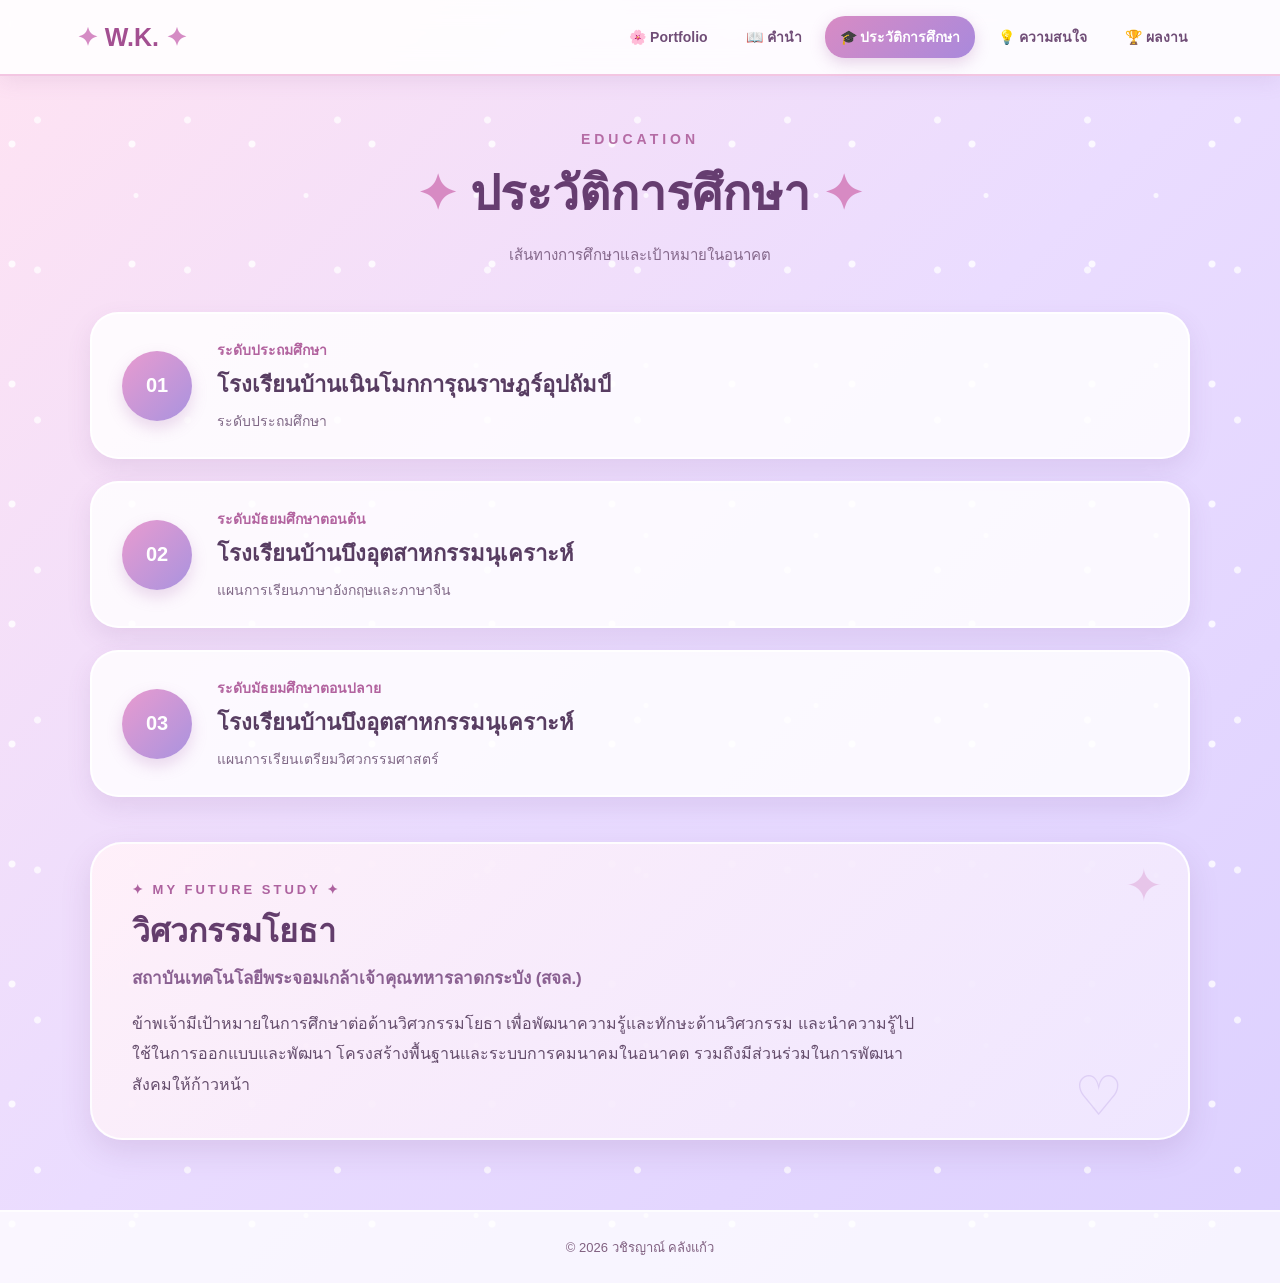
==== commit 5bab93a1: "Update education.html" ====
--- a/education.html
+++ b/education.html
@@ -3,90 +3,563 @@
 <head>
     <meta charset="UTF-8">
     <meta name="viewport" content="width=device-width, initial-scale=1.0">
+
     <title>ประวัติการศึกษา | วชิรญาณ์ คลังแก้ว</title>
-    <link rel="stylesheet" href="style.css">
+
+    <style>
+        * {
+            box-sizing: border-box;
+        }
+
+        html {
+            scroll-behavior: smooth;
+        }
+
+        body {
+            margin: 0;
+            font-family: "Arial", "Tahoma", sans-serif;
+            color: #56345f;
+            background:
+                radial-gradient(circle at 10% 20%, rgba(255,255,255,.8) 0 3px, transparent 4px),
+                radial-gradient(circle at 80% 15%, rgba(255,255,255,.7) 0 2px, transparent 3px),
+                radial-gradient(circle at 25% 80%, rgba(255,255,255,.7) 0 3px, transparent 4px),
+                linear-gradient(135deg, #ffe3f2, #eadcff, #dcd0ff);
+            background-size: 120px 120px, 170px 170px, 150px 150px, auto;
+            min-height: 100vh;
+        }
+
+
+        /* =========================
+           NAVBAR
+        ========================= */
+
+        .navbar {
+            width: 100%;
+            padding: 16px 6%;
+            display: flex;
+            align-items: center;
+            justify-content: space-between;
+            gap: 25px;
+
+            background: rgba(255, 255, 255, 0.88);
+            border-bottom: 2px solid #f3c6e2;
+            box-shadow: 0 5px 20px rgba(143, 91, 153, 0.12);
+
+            position: sticky;
+            top: 0;
+            z-index: 1000;
+
+            backdrop-filter: blur(12px);
+        }
+
+        .logo {
+            text-decoration: none;
+            color: #a34f91;
+            font-size: 25px;
+            font-weight: bold;
+            white-space: nowrap;
+        }
+
+        .logo::before {
+            content: "✦ ";
+            color: #d58bc4;
+        }
+
+        .logo::after {
+            content: " ✦";
+            color: #d58bc4;
+        }
+
+        .navbar nav {
+            display: flex;
+            align-items: center;
+            justify-content: center;
+            gap: 8px;
+            flex-wrap: wrap;
+        }
+
+        .navbar nav a {
+            text-decoration: none;
+            color: #704d77;
+            font-size: 14px;
+            font-weight: bold;
+
+            padding: 10px 15px;
+            border-radius: 20px;
+
+            transition: .25s ease;
+        }
+
+        .navbar nav a:hover {
+            color: #9b4f8e;
+            background: #ffe5f3;
+            transform: translateY(-2px);
+        }
+
+        /* แถบหน้าปัจจุบัน */
+        .navbar nav a.active {
+            color: white;
+            background: linear-gradient(135deg, #d88bc4, #a989dc);
+            box-shadow: 0 5px 15px rgba(177, 112, 179, .3);
+        }
+
+
+        /* =========================
+           MAIN
+        ========================= */
+
+        .container {
+            width: min(1100px, 90%);
+            margin: auto;
+            padding: 55px 0 70px;
+        }
+
+
+        /* =========================
+           PAGE TITLE
+        ========================= */
+
+        .page-title {
+            text-align: center;
+            margin-bottom: 45px;
+        }
+
+        .page-title p {
+            margin: 0 0 8px;
+            color: #b56ca5;
+            font-size: 14px;
+            font-weight: bold;
+            letter-spacing: 4px;
+        }
+
+        .page-title h1 {
+            margin: 0;
+            font-size: clamp(30px, 5vw, 48px);
+            color: #663d70;
+        }
+
+        .page-title h1::before {
+            content: "✦ ";
+            color: #d78ac3;
+        }
+
+        .page-title h1::after {
+            content: " ✦";
+            color: #d78ac3;
+        }
+
+        .page-title span {
+            display: block;
+            margin-top: 12px;
+            color: #85688b;
+            font-size: 15px;
+        }
+
+
+        /* =========================
+           EDUCATION CARDS
+        ========================= */
+
+        .education-list {
+            display: flex;
+            flex-direction: column;
+            gap: 22px;
+            margin-bottom: 45px;
+        }
+
+        .education-card {
+            display: flex;
+            align-items: center;
+            gap: 25px;
+
+            padding: 25px 30px;
+
+            background: rgba(255, 255, 255, .82);
+            border: 2px solid rgba(255, 255, 255, .9);
+            border-radius: 28px;
+
+            box-shadow: 0 10px 25px rgba(125, 77, 137, .12);
+
+            transition: .3s ease;
+        }
+
+        .education-card:hover {
+            transform: translateY(-5px);
+            box-shadow: 0 15px 30px rgba(125, 77, 137, .18);
+        }
+
+        .edu-number {
+            min-width: 70px;
+            height: 70px;
+
+            display: flex;
+            align-items: center;
+            justify-content: center;
+
+            border-radius: 50%;
+
+            color: white;
+            font-size: 20px;
+            font-weight: bold;
+
+            background: linear-gradient(135deg, #e99bcf, #a993df);
+            box-shadow: 0 7px 15px rgba(177, 112, 179, .25);
+        }
+
+        .edu-content p {
+            margin: 0 0 6px;
+            color: #b2639f;
+            font-size: 14px;
+            font-weight: bold;
+        }
+
+        .edu-content h2 {
+            margin: 0 0 8px;
+            color: #583d62;
+            font-size: 22px;
+        }
+
+        .edu-content span {
+            color: #806987;
+            font-size: 14px;
+        }
+
+
+        /* =========================
+           FUTURE STUDY
+        ========================= */
+
+        .goal-card {
+            position: relative;
+            overflow: hidden;
+
+            padding: 38px 40px;
+
+            background: linear-gradient(
+                135deg,
+                rgba(255, 240, 249, .95),
+                rgba(239, 231, 255, .95)
+            );
+
+            border: 2px solid rgba(255,255,255,.9);
+            border-radius: 32px;
+
+            box-shadow: 0 12px 30px rgba(125, 77, 137, .15);
+        }
+
+        .goal-card::before {
+            content: "✦";
+            position: absolute;
+            top: 15px;
+            right: 25px;
+            font-size: 45px;
+            color: rgba(211, 132, 194, .35);
+        }
+
+        .goal-card::after {
+            content: "♡";
+            position: absolute;
+            bottom: 10px;
+            right: 65px;
+            font-size: 55px;
+            color: rgba(169, 137, 220, .25);
+        }
+
+        .section-label {
+            margin: 0 0 8px;
+            color: #ad629f;
+            font-size: 13px;
+            font-weight: bold;
+            letter-spacing: 3px;
+        }
+
+        .goal-card h2 {
+            margin: 0 0 8px;
+            color: #633d6c;
+            font-size: 32px;
+        }
+
+        .goal-card h3 {
+            margin: 0 0 18px;
+            color: #8a6091;
+            font-size: 17px;
+        }
+
+        .goal-card > p:last-child {
+            max-width: 800px;
+            margin: 0;
+            line-height: 1.9;
+            color: #654d6c;
+        }
+
+
+        /* =========================
+           FOOTER
+        ========================= */
+
+        footer {
+            padding: 25px 20px;
+            text-align: center;
+
+            background: rgba(255, 255, 255, .75);
+            border-top: 2px solid rgba(255,255,255,.8);
+        }
+
+        footer p {
+            margin: 0;
+            color: #806080;
+            font-size: 13px;
+        }
+
+
+        /* =========================
+           MOBILE
+        ========================= */
+
+        @media (max-width: 768px) {
+
+            .navbar {
+                flex-direction: column;
+                padding: 14px 12px;
+                gap: 12px;
+            }
+
+            .navbar nav {
+                width: 100%;
+                gap: 5px;
+            }
+
+            .navbar nav a {
+                font-size: 12px;
+                padding: 8px 10px;
+            }
+
+            .container {
+                width: 92%;
+                padding: 40px 0 55px;
+            }
+
+            .page-title {
+                margin-bottom: 30px;
+            }
+
+            .education-card {
+                padding: 20px;
+                gap: 16px;
+            }
+
+            .edu-number {
+                min-width: 55px;
+                width: 55px;
+                height: 55px;
+                font-size: 16px;
+            }
+
+            .edu-content h2 {
+                font-size: 17px;
+                line-height: 1.5;
+            }
+
+            .edu-content p,
+            .edu-content span {
+                font-size: 13px;
+            }
+
+            .goal-card {
+                padding: 28px 23px;
+            }
+
+            .goal-card h2 {
+                font-size: 26px;
+            }
+
+            .goal-card h3 {
+                font-size: 15px;
+                line-height: 1.6;
+            }
+
+            .goal-card > p:last-child {
+                font-size: 14px;
+                line-height: 1.8;
+            }
+        }
+    </style>
 </head>
 
+
 <body>
 
-<header class="navbar">
-    <a href="index.html" class="logo">W.K.</a>
-
-    <nav>
-        <a href="index.html">หน้าปก</a>
-        <a href="portfolio.html">พอร์ต</a>
-        <a href="introduction.html">คำนำ</a>
-        <a href="education.html" class="active">ประวัติการศึกษา</a>
-        <a href="works.html">ผลงาน</a>
-        <a href="interest.html">ความสนใจ</a>
-    </nav>
-</header>
-
-<main class="container">
-
-    <section class="page-title">
-        <p>EDUCATION</p>
-        <h1>ประวัติการศึกษา</h1>
-    </section>
-
-    <section class="education-list">
-
-        <article class="education-card">
-            <div class="edu-number">01</div>
-
-            <div class="edu-content">
-                <p>ระดับประถมศึกษา</p>
-                <h2>โรงเรียนบ้านเนินโมกการุณราษฎร์อุปถัมป์</h2>
-                <span>ระดับประถมศึกษา</span>
-            </div>
-        </article>
-
-        <article class="education-card">
-            <div class="edu-number">02</div>
-
-            <div class="edu-content">
-                <p>ระดับมัธยมศึกษาตอนต้น</p>
-                <h2>โรงเรียนบ้านบึงอุตสาหกรรมนุเคราะห์</h2>
-                <span>แผนการเรียนภาษาอังกฤษและภาษาจีน</span>
-            </div>
-        </article>
-
-        <article class="education-card">
-            <div class="edu-number">03</div>
-
-            <div class="edu-content">
-                <p>ระดับมัธยมศึกษาตอนปลาย</p>
-                <h2>โรงเรียนบ้านบึงอุตสาหกรรมนุเคราะห์</h2>
-                <span>แผนการเรียนเตรียมวิศวกรรมศาสตร์</span>
-            </div>
-        </article>
-
-    </section>
-
-    <section class="goal-card">
-
-        <p class="section-label">MY GOAL</p>
-
-        <h2>วิศวกรรมโยธา</h2>
-
-        <h3>
-            สถาบันเทคโนโลยีพระจอมเกล้าเจ้าคุณทหารลาดกระบัง (สจล.)
-        </h3>
+    <!-- =========================
+         แถบเมนู
+    ========================== -->
+
+    <header class="navbar">
+
+        <a href="portfolio.html" class="logo">
+            W.K.
+        </a>
+
+        <nav>
+
+            <a href="portfolio.html">
+                🌸 Portfolio
+            </a>
+
+            <a href="introduction.html">
+                📖 คำนำ
+            </a>
+
+            <a href="education.html" class="active">
+                🎓 ประวัติการศึกษา
+            </a>
+
+            <a href="interest.html">
+                💡 ความสนใจ
+            </a>
+
+            <a href="works.html">
+                🏆 ผลงาน
+            </a>
+
+        </nav>
+
+    </header>
+
+
+    <!-- =========================
+         เนื้อหา
+    ========================== -->
+
+    <main class="container">
+
+        <section class="page-title">
+
+            <p>EDUCATION</p>
+
+            <h1>ประวัติการศึกษา</h1>
+
+            <span>
+                เส้นทางการศึกษาและเป้าหมายในอนาคต
+            </span>
+
+        </section>
+
+
+        <!-- ประวัติการศึกษา -->
+
+        <section class="education-list">
+
+            <article class="education-card">
+
+                <div class="edu-number">
+                    01
+                </div>
+
+                <div class="edu-content">
+
+                    <p>ระดับประถมศึกษา</p>
+
+                    <h2>
+                        โรงเรียนบ้านเนินโมกการุณราษฎร์อุปถัมป์
+                    </h2>
+
+                    <span>
+                        ระดับประถมศึกษา
+                    </span>
+
+                </div>
+
+            </article>
+
+
+            <article class="education-card">
+
+                <div class="edu-number">
+                    02
+                </div>
+
+                <div class="edu-content">
+
+                    <p>ระดับมัธยมศึกษาตอนต้น</p>
+
+                    <h2>
+                        โรงเรียนบ้านบึงอุตสาหกรรมนุเคราะห์
+                    </h2>
+
+                    <span>
+                        แผนการเรียนภาษาอังกฤษและภาษาจีน
+                    </span>
+
+                </div>
+
+            </article>
+
+
+            <article class="education-card">
+
+                <div class="edu-number">
+                    03
+                </div>
+
+                <div class="edu-content">
+
+                    <p>ระดับมัธยมศึกษาตอนปลาย</p>
+
+                    <h2>
+                        โรงเรียนบ้านบึงอุตสาหกรรมนุเคราะห์
+                    </h2>
+
+                    <span>
+                        แผนการเรียนเตรียมวิศวกรรมศาสตร์
+                    </span>
+
+                </div>
+
+            </article>
+
+        </section>
+
+
+        <!-- เป้าหมายการศึกษาต่อ -->
+
+        <section class="goal-card">
+
+            <p class="section-label">
+                ✦ MY FUTURE STUDY ✦
+            </p>
+
+            <h2>
+                วิศวกรรมโยธา
+            </h2>
+
+            <h3>
+                สถาบันเทคโนโลยีพระจอมเกล้าเจ้าคุณทหารลาดกระบัง (สจล.)
+            </h3>
+
+            <p>
+                ข้าพเจ้ามีเป้าหมายในการศึกษาต่อด้านวิศวกรรมโยธา
+                เพื่อพัฒนาความรู้และทักษะด้านวิศวกรรม
+                และนำความรู้ไปใช้ในการออกแบบและพัฒนา
+                โครงสร้างพื้นฐานและระบบการคมนาคมในอนาคต
+                รวมถึงมีส่วนร่วมในการพัฒนาสังคมให้ก้าวหน้า
+            </p>
+
+        </section>
+
+    </main>
+
+
+    <!-- =========================
+         FOOTER
+    ========================== -->
+
+    <footer>
 
         <p>
-            ข้าพเจ้ามีเป้าหมายในการศึกษาต่อด้านวิศวกรรมโยธา
-            เพื่อพัฒนาความรู้และทักษะด้านวิศวกรรม
-            และนำความรู้ไปใช้ในการออกแบบและพัฒนา
-            โครงสร้างพื้นฐานและระบบการคมนาคมในอนาคต
+            © 2026 วชิรญาณ์ คลังแก้ว
         </p>
 
-    </section>
-
-</main>
-
-<footer>
-    <p>© 2026 วชิรญาณ์ คลังแก้ว</p>
-</footer>
+    </footer>
 
 </body>
 </html>
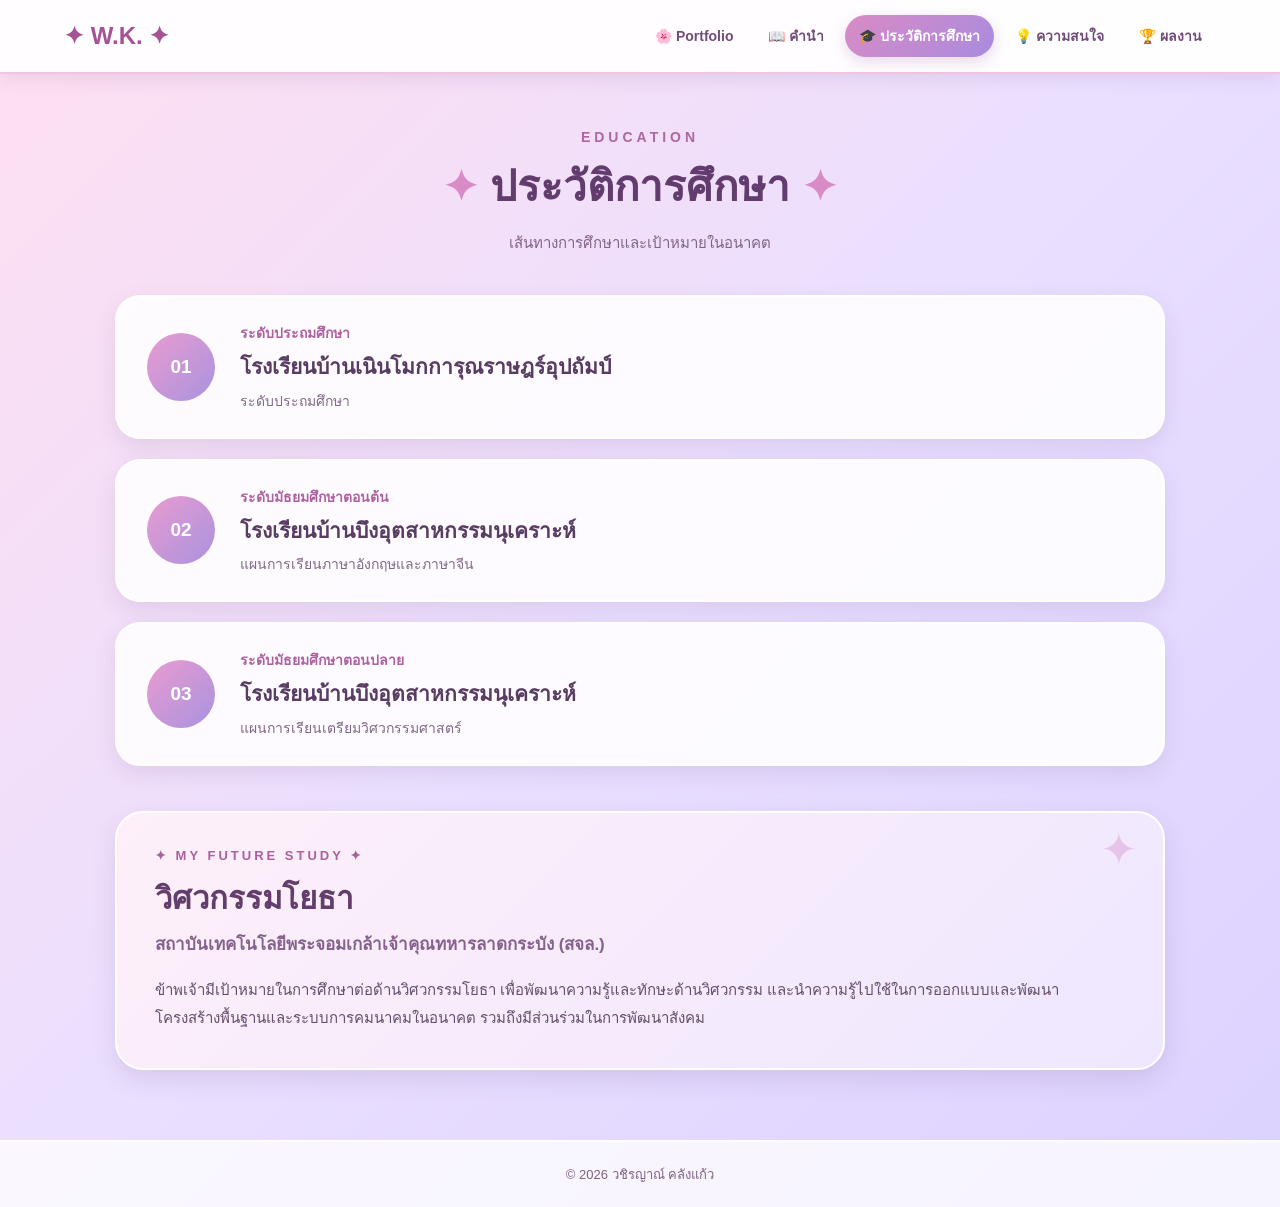
==== commit 1ebde2e3: "Update education.html" ====
--- a/education.html
+++ b/education.html
@@ -11,122 +11,110 @@
             box-sizing: border-box;
         }
 
-        html {
-            scroll-behavior: smooth;
-        }
-
         body {
             margin: 0;
-            font-family: "Arial", "Tahoma", sans-serif;
-            color: #56345f;
-            background:
-                radial-gradient(circle at 10% 20%, rgba(255,255,255,.8) 0 3px, transparent 4px),
-                radial-gradient(circle at 80% 15%, rgba(255,255,255,.7) 0 2px, transparent 3px),
-                radial-gradient(circle at 25% 80%, rgba(255,255,255,.7) 0 3px, transparent 4px),
-                linear-gradient(135deg, #ffe3f2, #eadcff, #dcd0ff);
-            background-size: 120px 120px, 170px 170px, 150px 150px, auto;
+            font-family: Arial, Tahoma, sans-serif;
+            color: #5b3b68;
+            background: linear-gradient(135deg, #ffdff0, #eadfff, #dcd2ff);
             min-height: 100vh;
         }
 
-
-        /* =========================
-           NAVBAR
+        /* =========================
+           แถบเมนู
         ========================= */
 
         .navbar {
+            position: sticky;
+            top: 0;
+            z-index: 1000;
+
             width: 100%;
-            padding: 16px 6%;
+            padding: 15px 5%;
+
             display: flex;
             align-items: center;
             justify-content: space-between;
-            gap: 25px;
-
-            background: rgba(255, 255, 255, 0.88);
-            border-bottom: 2px solid #f3c6e2;
-            box-shadow: 0 5px 20px rgba(143, 91, 153, 0.12);
-
-            position: sticky;
-            top: 0;
-            z-index: 1000;
-
-            backdrop-filter: blur(12px);
+            gap: 20px;
+
+            background: rgba(255, 255, 255, 0.94);
+            border-bottom: 2px solid #efc5e2;
+            box-shadow: 0 4px 18px rgba(100, 60, 120, 0.12);
         }
 
         .logo {
+            color: #a65396;
             text-decoration: none;
-            color: #a34f91;
-            font-size: 25px;
+            font-size: 24px;
             font-weight: bold;
             white-space: nowrap;
         }
 
         .logo::before {
             content: "✦ ";
-            color: #d58bc4;
         }
 
         .logo::after {
             content: " ✦";
-            color: #d58bc4;
         }
 
         .navbar nav {
             display: flex;
             align-items: center;
             justify-content: center;
-            gap: 8px;
+            gap: 7px;
             flex-wrap: wrap;
         }
 
         .navbar nav a {
+            padding: 10px 14px;
+            border-radius: 22px;
+
+            color: #704d78;
             text-decoration: none;
-            color: #704d77;
             font-size: 14px;
             font-weight: bold;
 
-            padding: 10px 15px;
-            border-radius: 20px;
-
-            transition: .25s ease;
+            transition: 0.25s;
         }
 
         .navbar nav a:hover {
-            color: #9b4f8e;
-            background: #ffe5f3;
-            transform: translateY(-2px);
-        }
-
-        /* แถบหน้าปัจจุบัน */
+            background: #ffe4f2;
+            color: #a04f8f;
+        }
+
+        /* เมนูหน้าปัจจุบัน */
         .navbar nav a.active {
             color: white;
-            background: linear-gradient(135deg, #d88bc4, #a989dc);
-            box-shadow: 0 5px 15px rgba(177, 112, 179, .3);
-        }
-
-
-        /* =========================
-           MAIN
+            background: linear-gradient(135deg, #d98bc5, #a98bdf);
+            box-shadow: 0 5px 14px rgba(170, 105, 175, 0.25);
+        }
+
+
+        /* =========================
+           เนื้อหาหลัก
         ========================= */
 
         .container {
-            width: min(1100px, 90%);
-            margin: auto;
+            width: 90%;
+            max-width: 1050px;
+            margin: 0 auto;
             padding: 55px 0 70px;
         }
 
 
         /* =========================
-           PAGE TITLE
+           หัวข้อ
         ========================= */
 
         .page-title {
             text-align: center;
-            margin-bottom: 45px;
+            margin-bottom: 40px;
         }
 
         .page-title p {
             margin: 0 0 8px;
-            color: #b56ca5;
+
+            color: #ad68a0;
             font-size: 14px;
             font-weight: bold;
             letter-spacing: 4px;
@@ -134,36 +122,37 @@
 
         .page-title h1 {
             margin: 0;
-            font-size: clamp(30px, 5vw, 48px);
-            color: #663d70;
+
+            color: #633c6e;
+            font-size: 42px;
         }
 
         .page-title h1::before {
             content: "✦ ";
-            color: #d78ac3;
+            color: #d98bc5;
         }
 
         .page-title h1::after {
             content: " ✦";
-            color: #d78ac3;
+            color: #d98bc5;
         }
 
         .page-title span {
             display: block;
             margin-top: 12px;
-            color: #85688b;
+            color: #806487;
             font-size: 15px;
         }
 
 
         /* =========================
-           EDUCATION CARDS
+           ประวัติการศึกษา
         ========================= */
 
         .education-list {
             display: flex;
             flex-direction: column;
-            gap: 22px;
+            gap: 20px;
             margin-bottom: 45px;
         }
 
@@ -174,23 +163,25 @@
 
             padding: 25px 30px;
 
-            background: rgba(255, 255, 255, .82);
-            border: 2px solid rgba(255, 255, 255, .9);
-            border-radius: 28px;
-
-            box-shadow: 0 10px 25px rgba(125, 77, 137, .12);
-
-            transition: .3s ease;
+            background: rgba(255, 255, 255, 0.88);
+            border: 2px solid rgba(255, 255, 255, 0.95);
+            border-radius: 25px;
+
+            box-shadow: 0 8px 22px rgba(105, 65, 120, 0.12);
+
+            transition: 0.25s;
         }
 
         .education-card:hover {
-            transform: translateY(-5px);
-            box-shadow: 0 15px 30px rgba(125, 77, 137, .18);
+            transform: translateY(-4px);
+            box-shadow: 0 12px 26px rgba(105, 65, 120, 0.18);
         }
 
         .edu-number {
-            min-width: 70px;
-            height: 70px;
+            flex-shrink: 0;
+
+            width: 68px;
+            height: 68px;
 
             display: flex;
             align-items: center;
@@ -199,24 +190,30 @@
             border-radius: 50%;
 
             color: white;
-            font-size: 20px;
+            font-size: 19px;
             font-weight: bold;
 
-            background: linear-gradient(135deg, #e99bcf, #a993df);
-            box-shadow: 0 7px 15px rgba(177, 112, 179, .25);
+            background: linear-gradient(135deg, #e99bd0, #a993df);
+        }
+
+        .edu-content {
+            min-width: 0;
         }
 
         .edu-content p {
-            margin: 0 0 6px;
-            color: #b2639f;
+            margin: 0 0 7px;
+
+            color: #ae619f;
             font-size: 14px;
             font-weight: bold;
         }
 
         .edu-content h2 {
-            margin: 0 0 8px;
-            color: #583d62;
-            font-size: 22px;
+            margin: 0 0 7px;
+
+            color: #583c62;
+            font-size: 21px;
+            line-height: 1.5;
         }
 
         .edu-content span {
@@ -226,48 +223,41 @@
 
 
         /* =========================
-           FUTURE STUDY
+           เป้าหมายศึกษาต่อ
         ========================= */
 
         .goal-card {
             position: relative;
             overflow: hidden;
 
-            padding: 38px 40px;
+            padding: 35px 38px;
 
             background: linear-gradient(
                 135deg,
-                rgba(255, 240, 249, .95),
-                rgba(239, 231, 255, .95)
+                rgba(255, 241, 249, 0.95),
+                rgba(239, 232, 255, 0.95)
             );
 
-            border: 2px solid rgba(255,255,255,.9);
-            border-radius: 32px;
-
-            box-shadow: 0 12px 30px rgba(125, 77, 137, .15);
+            border: 2px solid white;
+            border-radius: 28px;
+
+            box-shadow: 0 10px 25px rgba(105, 65, 120, 0.14);
         }
 
         .goal-card::before {
             content: "✦";
             position: absolute;
-            top: 15px;
+            top: 10px;
             right: 25px;
+
+            color: rgba(210, 130, 195, 0.35);
             font-size: 45px;
-            color: rgba(211, 132, 194, .35);
-        }
-
-        .goal-card::after {
-            content: "♡";
-            position: absolute;
-            bottom: 10px;
-            right: 65px;
-            font-size: 55px;
-            color: rgba(169, 137, 220, .25);
         }
 
         .section-label {
-            margin: 0 0 8px;
-            color: #ad629f;
+            margin: 0 0 10px;
+
+            color: #ac609e;
             font-size: 13px;
             font-weight: bold;
             letter-spacing: 3px;
@@ -275,21 +265,25 @@
 
         .goal-card h2 {
             margin: 0 0 8px;
+
             color: #633d6c;
-            font-size: 32px;
+            font-size: 31px;
         }
 
         .goal-card h3 {
             margin: 0 0 18px;
-            color: #8a6091;
+
+            color: #85618d;
             font-size: 17px;
-        }
-
-        .goal-card > p:last-child {
-            max-width: 800px;
+            line-height: 1.6;
+        }
+
+        .goal-text {
             margin: 0;
+
+            color: #654e6d;
+            font-size: 15px;
             line-height: 1.9;
-            color: #654d6c;
         }
 
 
@@ -298,11 +292,11 @@
         ========================= */
 
         footer {
-            padding: 25px 20px;
+            padding: 22px;
             text-align: center;
 
-            background: rgba(255, 255, 255, .75);
-            border-top: 2px solid rgba(255,255,255,.8);
+            background: rgba(255, 255, 255, 0.75);
+            border-top: 2px solid rgba(255, 255, 255, 0.9);
         }
 
         footer p {
@@ -313,25 +307,24 @@
 
 
         /* =========================
-           MOBILE
+           โทรศัพท์
         ========================= */
 
         @media (max-width: 768px) {
 
             .navbar {
+                position: relative;
                 flex-direction: column;
-                padding: 14px 12px;
-                gap: 12px;
+                padding: 15px 10px;
             }
 
             .navbar nav {
                 width: 100%;
-                gap: 5px;
             }
 
             .navbar nav a {
+                padding: 8px 9px;
                 font-size: 12px;
-                padding: 8px 10px;
             }
 
             .container {
@@ -339,25 +332,24 @@
                 padding: 40px 0 55px;
             }
 
-            .page-title {
-                margin-bottom: 30px;
+            .page-title h1 {
+                font-size: 31px;
             }
 
             .education-card {
+                align-items: flex-start;
                 padding: 20px;
-                gap: 16px;
+                gap: 15px;
             }
 
             .edu-number {
-                min-width: 55px;
-                width: 55px;
-                height: 55px;
-                font-size: 16px;
+                width: 52px;
+                height: 52px;
+                font-size: 15px;
             }
 
             .edu-content h2 {
                 font-size: 17px;
-                line-height: 1.5;
             }
 
             .edu-content p,
@@ -366,7 +358,7 @@
             }
 
             .goal-card {
-                padding: 28px 23px;
+                padding: 27px 22px;
             }
 
             .goal-card h2 {
@@ -375,12 +367,10 @@
 
             .goal-card h3 {
                 font-size: 15px;
-                line-height: 1.6;
-            }
-
-            .goal-card > p:last-child {
+            }
+
+            .goal-text {
                 font-size: 14px;
-                line-height: 1.8;
             }
         }
     </style>
@@ -390,8 +380,8 @@
 <body>
 
     <!-- =========================
-         แถบเมนู
-    ========================== -->
+         NAVIGATION
+    ========================= -->
 
     <header class="navbar">
 
@@ -427,8 +417,8 @@
 
 
     <!-- =========================
-         เนื้อหา
-    ========================== -->
+         MAIN
+    ========================= -->
 
     <main class="container">
 
@@ -445,9 +435,12 @@
         </section>
 
 
-        <!-- ประวัติการศึกษา -->
+        <!-- =========================
+             EDUCATION LIST
+        ========================= -->
 
         <section class="education-list">
+
 
             <article class="education-card">
 
@@ -457,7 +450,9 @@
 
                 <div class="edu-content">
 
-                    <p>ระดับประถมศึกษา</p>
+                    <p>
+                        ระดับประถมศึกษา
+                    </p>
 
                     <h2>
                         โรงเรียนบ้านเนินโมกการุณราษฎร์อุปถัมป์
@@ -480,7 +475,9 @@
 
                 <div class="edu-content">
 
-                    <p>ระดับมัธยมศึกษาตอนต้น</p>
+                    <p>
+                        ระดับมัธยมศึกษาตอนต้น
+                    </p>
 
                     <h2>
                         โรงเรียนบ้านบึงอุตสาหกรรมนุเคราะห์
@@ -503,7 +500,9 @@
 
                 <div class="edu-content">
 
-                    <p>ระดับมัธยมศึกษาตอนปลาย</p>
+                    <p>
+                        ระดับมัธยมศึกษาตอนปลาย
+                    </p>
 
                     <h2>
                         โรงเรียนบ้านบึงอุตสาหกรรมนุเคราะห์
@@ -517,10 +516,13 @@
 
             </article>
 
+
         </section>
 
 
-        <!-- เป้าหมายการศึกษาต่อ -->
+        <!-- =========================
+             FUTURE STUDY
+        ========================= -->
 
         <section class="goal-card">
 
@@ -536,12 +538,12 @@
                 สถาบันเทคโนโลยีพระจอมเกล้าเจ้าคุณทหารลาดกระบัง (สจล.)
             </h3>
 
-            <p>
+            <p class="goal-text">
                 ข้าพเจ้ามีเป้าหมายในการศึกษาต่อด้านวิศวกรรมโยธา
                 เพื่อพัฒนาความรู้และทักษะด้านวิศวกรรม
                 และนำความรู้ไปใช้ในการออกแบบและพัฒนา
                 โครงสร้างพื้นฐานและระบบการคมนาคมในอนาคต
-                รวมถึงมีส่วนร่วมในการพัฒนาสังคมให้ก้าวหน้า
+                รวมถึงมีส่วนร่วมในการพัฒนาสังคม
             </p>
 
         </section>
@@ -551,7 +553,7 @@
 
     <!-- =========================
          FOOTER
-    ========================== -->
+    ========================= -->
 
     <footer>
 
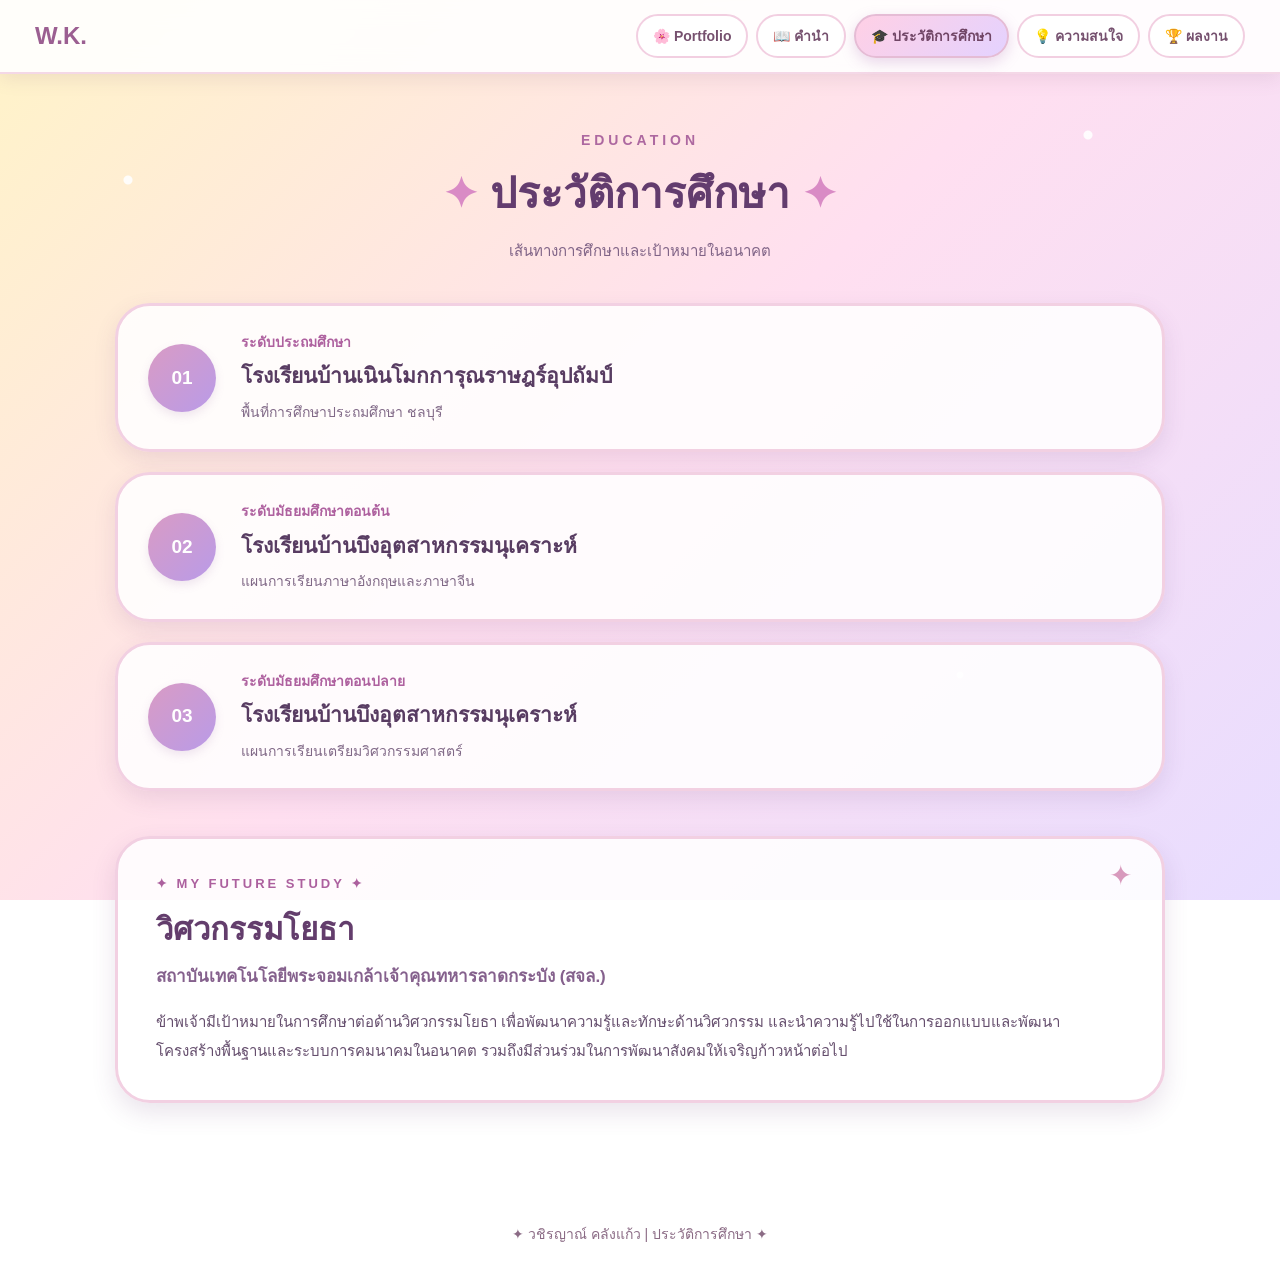
==== commit 5a21f8f9: "Update education.html" ====
--- a/education.html
+++ b/education.html
@@ -3,565 +3,398 @@
 <head>
     <meta charset="UTF-8">
     <meta name="viewport" content="width=device-width, initial-scale=1.0">
-
+    <meta name="description" content="ประวัติการศึกษา - วชิรญาณ์ คลังแก้ว โรงเรียนบ้านบึงอุตสาหกรรมนุเคราะห์">
     <title>ประวัติการศึกษา | วชิรญาณ์ คลังแก้ว</title>
-
     <style>
         * {
             box-sizing: border-box;
         }
-
+        html {
+            scroll-behavior: smooth;
+        }
         body {
             margin: 0;
             font-family: Arial, Tahoma, sans-serif;
             color: #5b3b68;
-            background: linear-gradient(135deg, #ffdff0, #eadfff, #dcd2ff);
             min-height: 100vh;
-        }
-
-        /* =========================
-           แถบเมนู
-        ========================= */
-
+            /* ปรับพื้นหลังให้เหมือนหน้าแรก */
+            background:
+                radial-gradient(
+                    circle at 10% 20%,
+                    rgba(255,255,255,0.9) 0 4px,
+                    transparent 5px
+                ),
+                radial-gradient(
+                    circle at 85% 15%,
+                    rgba(255,255,255,0.9) 0 4px,
+                    transparent 5px
+                ),
+                radial-gradient(
+                    circle at 75% 75%,
+                    rgba(255,255,255,0.7) 0 3px,
+                    transparent 4px
+                ),
+                radial-gradient(
+                    circle at 20% 80%,
+                    rgba(255,255,255,0.7) 0 3px,
+                    transparent 4px
+                ),
+                linear-gradient(
+                    135deg,
+                    #fff4c7,
+                    #ffdff0,
+                    #e8ddff
+                );
+            background-attachment: fixed;
+            line-height: 1.6;
+        }
+        /* =========================
+           แถบเมนู - ให้เหมือนหน้าแรก
+        ========================= */
         .navbar {
             position: sticky;
             top: 0;
             z-index: 1000;
-
             width: 100%;
-            padding: 15px 5%;
-
+            padding: 14px 35px;
             display: flex;
             align-items: center;
             justify-content: space-between;
             gap: 20px;
-
-            background: rgba(255, 255, 255, 0.94);
-            border-bottom: 2px solid #efc5e2;
-            box-shadow: 0 4px 18px rgba(100, 60, 120, 0.12);
-        }
-
+            background: rgba(255, 255, 255, 0.90);
+            backdrop-filter: blur(12px);
+            border-bottom: 2px solid rgba(242,207,225,0.8);
+            box-shadow: 0 4px 18px rgba(130,90,130,0.14);
+        }
         .logo {
-            color: #a65396;
+            color: #9b5f91;
             text-decoration: none;
             font-size: 24px;
             font-weight: bold;
             white-space: nowrap;
         }
-
-        .logo::before {
-            content: "✦ ";
-        }
-
-        .logo::after {
-            content: " ✦";
-        }
-
         .navbar nav {
             display: flex;
             align-items: center;
             justify-content: center;
-            gap: 7px;
+            gap: 8px;
             flex-wrap: wrap;
         }
-
         .navbar nav a {
-            padding: 10px 14px;
-            border-radius: 22px;
-
-            color: #704d78;
+            padding: 9px 15px;
+            border-radius: 25px;
+            border: 2px solid #f2cfe1;
+            background: #fff;
+            color: #76516f;
             text-decoration: none;
             font-size: 14px;
             font-weight: bold;
-
-            transition: 0.25s;
-        }
-
+            transition: all 0.25s ease;
+            white-space: nowrap;
+        }
         .navbar nav a:hover {
-            background: #ffe4f2;
-            color: #a04f8f;
-        }
-
-        /* เมนูหน้าปัจจุบัน */
+            background: #ffe0ec;
+            transform: translateY(-2px);
+            box-shadow: 0 5px 12px rgba(180,120,160,0.15);
+        }
+        /* เมนูหน้าปัจจุบัน - เหมือนหน้าแรกเป๊ะ */
         .navbar nav a.active {
-            color: white;
-            background: linear-gradient(135deg, #d98bc5, #a98bdf);
+            color: #704565;
+            background: linear-gradient(135deg, #ffd0e5, #e4d2ff);
+            border-color: #e5bcd5;
             box-shadow: 0 5px 14px rgba(170, 105, 175, 0.25);
         }
-
-
         /* =========================
            เนื้อหาหลัก
         ========================= */
-
         .container {
             width: 90%;
             max-width: 1050px;
             margin: 0 auto;
             padding: 55px 0 70px;
         }
-
-
         /* =========================
            หัวข้อ
         ========================= */
-
         .page-title {
             text-align: center;
             margin-bottom: 40px;
         }
-
         .page-title p {
             margin: 0 0 8px;
-
             color: #ad68a0;
             font-size: 14px;
             font-weight: bold;
             letter-spacing: 4px;
         }
-
         .page-title h1 {
             margin: 0;
-
             color: #633c6e;
             font-size: 42px;
         }
-
         .page-title h1::before {
             content: "✦ ";
             color: #d98bc5;
         }
-
         .page-title h1::after {
             content: " ✦";
             color: #d98bc5;
         }
-
         .page-title span {
             display: block;
             margin-top: 12px;
             color: #806487;
             font-size: 15px;
         }
-
-
         /* =========================
            ประวัติการศึกษา
         ========================= */
-
         .education-list {
             display: flex;
             flex-direction: column;
             gap: 20px;
             margin-bottom: 45px;
         }
-
         .education-card {
             display: flex;
             align-items: center;
             gap: 25px;
-
             padding: 25px 30px;
-
             background: rgba(255, 255, 255, 0.88);
-            border: 2px solid rgba(255, 255, 255, 0.95);
-            border-radius: 25px;
-
+            border: 3px solid #f2d0e2;
+            border-radius: 35px;
             box-shadow: 0 8px 22px rgba(105, 65, 120, 0.12);
-
-            transition: 0.25s;
-        }
-
+            transition: all 0.25s ease;
+        }
         .education-card:hover {
             transform: translateY(-4px);
             box-shadow: 0 12px 26px rgba(105, 65, 120, 0.18);
         }
-
         .edu-number {
             flex-shrink: 0;
-
             width: 68px;
             height: 68px;
-
             display: flex;
             align-items: center;
             justify-content: center;
-
             border-radius: 50%;
-
             color: white;
             font-size: 19px;
             font-weight: bold;
-
-            background: linear-gradient(135deg, #e99bd0, #a993df);
-        }
-
+            background: linear-gradient(135deg, #d99bc4, #b99be8);
+            box-shadow: 0 4px 10px rgba(150,100,160,0.15);
+        }
         .edu-content {
             min-width: 0;
         }
-
         .edu-content p {
             margin: 0 0 7px;
-
             color: #ae619f;
             font-size: 14px;
             font-weight: bold;
         }
-
         .edu-content h2 {
             margin: 0 0 7px;
-
             color: #583c62;
             font-size: 21px;
             line-height: 1.5;
         }
-
         .edu-content span {
             color: #806987;
             font-size: 14px;
         }
-
-
         /* =========================
            เป้าหมายศึกษาต่อ
         ========================= */
-
         .goal-card {
             position: relative;
             overflow: hidden;
-
             padding: 35px 38px;
-
-            background: linear-gradient(
-                135deg,
-                rgba(255, 241, 249, 0.95),
-                rgba(239, 232, 255, 0.95)
-            );
-
-            border: 2px solid white;
-            border-radius: 28px;
-
+            background: rgba(255, 255, 255, 0.88);
+            border: 3px solid #f2d0e2;
+            border-radius: 35px;
             box-shadow: 0 10px 25px rgba(105, 65, 120, 0.14);
         }
-
         .goal-card::before {
             content: "✦";
             position: absolute;
-            top: 10px;
-            right: 25px;
-
-            color: rgba(210, 130, 195, 0.35);
-            font-size: 45px;
-        }
-
+            top: 15px;
+            right: 30px;
+            color: #d89abd;
+            font-size: 28px;
+        }
         .section-label {
             margin: 0 0 10px;
-
             color: #ac609e;
             font-size: 13px;
             font-weight: bold;
             letter-spacing: 3px;
         }
-
         .goal-card h2 {
             margin: 0 0 8px;
-
             color: #633d6c;
             font-size: 31px;
         }
-
         .goal-card h3 {
             margin: 0 0 18px;
-
             color: #85618d;
             font-size: 17px;
             line-height: 1.6;
         }
-
         .goal-text {
             margin: 0;
-
             color: #654e6d;
             font-size: 15px;
             line-height: 1.9;
         }
-
-
         /* =========================
            FOOTER
         ========================= */
-
         footer {
-            padding: 22px;
+            padding: 30px 20px;
+            margin-top: 20px;
             text-align: center;
-
-            background: rgba(255, 255, 255, 0.75);
-            border-top: 2px solid rgba(255, 255, 255, 0.9);
-        }
-
+            color: #8b6b85;
+            font-size: 14px;
+        }
         footer p {
             margin: 0;
-            color: #806080;
-            font-size: 13px;
-        }
-
-
-        /* =========================
-           โทรศัพท์
-        ========================= */
-
-        @media (max-width: 768px) {
-
+        }
+        /* =========================
+           แท็บเล็ต - มือถือ
+        ========================= */
+        @media (max-width: 800px) {
             .navbar {
-                position: relative;
                 flex-direction: column;
-                padding: 15px 10px;
-            }
-
+                padding: 12px 15px;
+                gap: 10px;
+            }
             .navbar nav {
                 width: 100%;
             }
-
             .navbar nav a {
-                padding: 8px 9px;
-                font-size: 12px;
-            }
-
+                padding: 8px 11px;
+                font-size: 13px;
+            }
             .container {
                 width: 92%;
                 padding: 40px 0 55px;
             }
-
             .page-title h1 {
-                font-size: 31px;
-            }
-
+                font-size: 32px;
+            }
             .education-card {
                 align-items: flex-start;
                 padding: 20px;
                 gap: 15px;
-            }
-
+                flex-direction: column;
+                text-align: center;
+            }
             .edu-number {
                 width: 52px;
                 height: 52px;
                 font-size: 15px;
             }
-
             .edu-content h2 {
                 font-size: 17px;
             }
-
             .edu-content p,
             .edu-content span {
                 font-size: 13px;
             }
-
             .goal-card {
-                padding: 27px 22px;
-            }
-
+                padding: 25px 20px;
+                border-radius: 28px;
+                text-align: center;
+            }
+            .goal-card::before {
+                display: none;
+            }
             .goal-card h2 {
-                font-size: 26px;
-            }
-
+                font-size: 24px;
+            }
             .goal-card h3 {
                 font-size: 15px;
             }
-
             .goal-text {
                 font-size: 14px;
             }
         }
     </style>
 </head>
-
-
 <body>
-
     <!-- =========================
-         NAVIGATION
+         NAVIGATION - แก้ชื่อให้ตรงกับ index.html
     ========================= -->
-
     <header class="navbar">
-
-        <a href="portfolio.html" class="logo">
-            W.K.
-        </a>
-
+        <a href="index.html" class="logo">W.K.</a>
         <nav>
-
-            <a href="portfolio.html">
-                🌸 Portfolio
-            </a>
-
-            <a href="introduction.html">
-                📖 คำนำ
-            </a>
-
-            <a href="education.html" class="active">
-                🎓 ประวัติการศึกษา
-            </a>
-
-            <a href="interest.html">
-                💡 ความสนใจ
-            </a>
-
-            <a href="works.html">
-                🏆 ผลงาน
-            </a>
-
+            <a href="index.html">🌸 Portfolio</a>
+            <a href="preface.html">📖 คำนำ</a>
+            <a href="education.html" class="active">🎓 ประวัติการศึกษา</a>
+            <a href="interest.html">💡 ความสนใจ</a>
+            <a href="work.html">🏆 ผลงาน</a>
         </nav>
-
     </header>
 
-
     <!-- =========================
-         MAIN
+         MAIN CONTENT
     ========================= -->
-
     <main class="container">
-
         <section class="page-title">
-
             <p>EDUCATION</p>
-
             <h1>ประวัติการศึกษา</h1>
-
-            <span>
-                เส้นทางการศึกษาและเป้าหมายในอนาคต
-            </span>
-
+            <span>เส้นทางการศึกษาและเป้าหมายในอนาคต</span>
         </section>
 
-
-        <!-- =========================
-             EDUCATION LIST
-        ========================= -->
-
+        <!-- รายการประวัติ -->
         <section class="education-list">
-
-
             <article class="education-card">
-
-                <div class="edu-number">
-                    01
+                <div class="edu-number">01</div>
+                <div class="edu-content">
+                    <p>ระดับประถมศึกษา</p>
+                    <h2>โรงเรียนบ้านเนินโมกการุณราษฎร์อุปถัมป์</h2>
+                    <span>พื้นที่การศึกษาประถมศึกษา ชลบุรี</span>
                 </div>
-
+            </article>
+
+            <article class="education-card">
+                <div class="edu-number">02</div>
                 <div class="edu-content">
-
-                    <p>
-                        ระดับประถมศึกษา
-                    </p>
-
-                    <h2>
-                        โรงเรียนบ้านเนินโมกการุณราษฎร์อุปถัมป์
-                    </h2>
-
-                    <span>
-                        ระดับประถมศึกษา
-                    </span>
-
+                    <p>ระดับมัธยมศึกษาตอนต้น</p>
+                    <h2>โรงเรียนบ้านบึงอุตสาหกรรมนุเคราะห์</h2>
+                    <span>แผนการเรียนภาษาอังกฤษและภาษาจีน</span>
                 </div>
-
             </article>
 
-
             <article class="education-card">
-
-                <div class="edu-number">
-                    02
+                <div class="edu-number">03</div>
+                <div class="edu-content">
+                    <p>ระดับมัธยมศึกษาตอนปลาย</p>
+                    <h2>โรงเรียนบ้านบึงอุตสาหกรรมนุเคราะห์</h2>
+                    <span>แผนการเรียนเตรียมวิศวกรรมศาสตร์</span>
                 </div>
-
-                <div class="edu-content">
-
-                    <p>
-                        ระดับมัธยมศึกษาตอนต้น
-                    </p>
-
-                    <h2>
-                        โรงเรียนบ้านบึงอุตสาหกรรมนุเคราะห์
-                    </h2>
-
-                    <span>
-                        แผนการเรียนภาษาอังกฤษและภาษาจีน
-                    </span>
-
-                </div>
-
             </article>
-
-
-            <article class="education-card">
-
-                <div class="edu-number">
-                    03
-                </div>
-
-                <div class="edu-content">
-
-                    <p>
-                        ระดับมัธยมศึกษาตอนปลาย
-                    </p>
-
-                    <h2>
-                        โรงเรียนบ้านบึงอุตสาหกรรมนุเคราะห์
-                    </h2>
-
-                    <span>
-                        แผนการเรียนเตรียมวิศวกรรมศาสตร์
-                    </span>
-
-                </div>
-
-            </article>
-
-
         </section>
 
-
-        <!-- =========================
-             FUTURE STUDY
-        ========================= -->
-
+        <!-- เป้าหมายศึกษาต่อ -->
         <section class="goal-card">
-
-            <p class="section-label">
-                ✦ MY FUTURE STUDY ✦
+            <p class="section-label">✦ MY FUTURE STUDY ✦</p>
+            <h2>วิศวกรรมโยธา</h2>
+            <h3>สถาบันเทคโนโลยีพระจอมเกล้าเจ้าคุณทหารลาดกระบัง (สจล.)</h3>
+            <p class="goal-text">
+                ข้าพเจ้ามีเป้าหมายในการศึกษาต่อด้านวิศวกรรมโยธา เพื่อพัฒนาความรู้และทักษะด้านวิศวกรรม
+                และนำความรู้ไปใช้ในการออกแบบและพัฒนาโครงสร้างพื้นฐานและระบบการคมนาคมในอนาคต
+                รวมถึงมีส่วนร่วมในการพัฒนาสังคมให้เจริญก้าวหน้าต่อไป
             </p>
-
-            <h2>
-                วิศวกรรมโยธา
-            </h2>
-
-            <h3>
-                สถาบันเทคโนโลยีพระจอมเกล้าเจ้าคุณทหารลาดกระบัง (สจล.)
-            </h3>
-
-            <p class="goal-text">
-                ข้าพเจ้ามีเป้าหมายในการศึกษาต่อด้านวิศวกรรมโยธา
-                เพื่อพัฒนาความรู้และทักษะด้านวิศวกรรม
-                และนำความรู้ไปใช้ในการออกแบบและพัฒนา
-                โครงสร้างพื้นฐานและระบบการคมนาคมในอนาคต
-                รวมถึงมีส่วนร่วมในการพัฒนาสังคม
-            </p>
-
         </section>
-
     </main>
-
 
     <!-- =========================
          FOOTER
     ========================= -->
-
     <footer>
-
-        <p>
-            © 2026 วชิรญาณ์ คลังแก้ว
-        </p>
-
+        ✦ วชิรญาณ์ คลังแก้ว | ประวัติการศึกษา ✦
     </footer>
-
 </body>
 </html>
